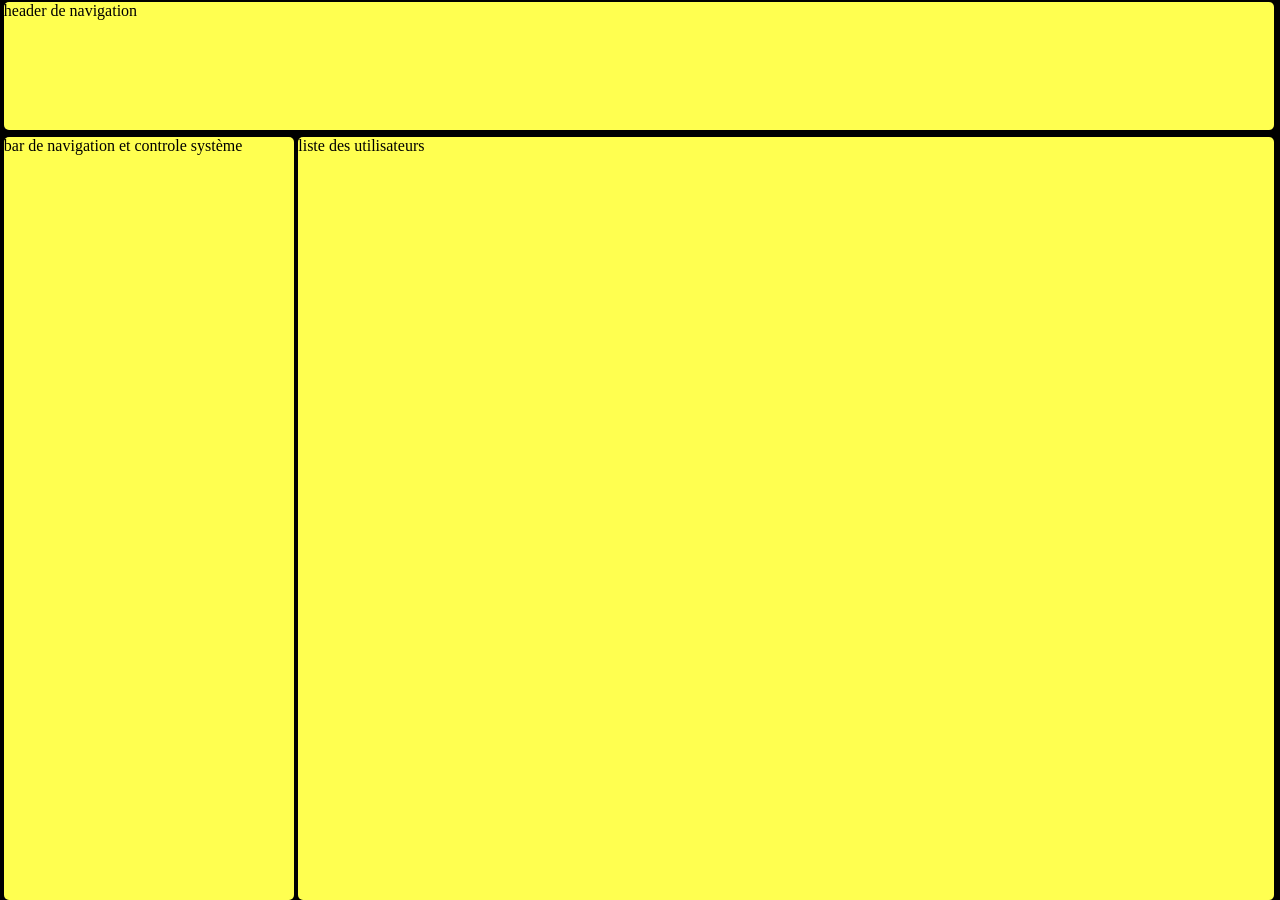
==== admin/admin.html @ 9ae3a4af "first version" ====
<!DOCTYPE html>
<html lang="en">
<head>
    <meta charset="UTF-8">
    <meta name="viewport" content="width=device-width, initial-scale=1.0">
    <title>Document</title>
    <style>
        body{
            background-color: #000;/*fefefe*/
        }
        div{
            background-color: #ffff50;/*fff*/
            border-radius: 5px;
            position: absolute;
        }
        #d1{
            left:0.3%;
            top: 0.2%;
            width: 99.2%;
            height: 14.3%;
        }
        #d2{
            left:0.3%;
            width: 22.7%;
            height: 84.8%;
            bottom: 0px;
        }
        #d3{
            bottom: 0px;
            right: 0.5%;
            height: 84.8%;
            width: 76.2%;

        }

    </style>
</head>
<body>
    <div id="d1">header de navigation</div>
    <div id="d2">bar de navigation et controle système</div>
    <div id="d3">liste des utilisateurs</div>
    </body>
</html>
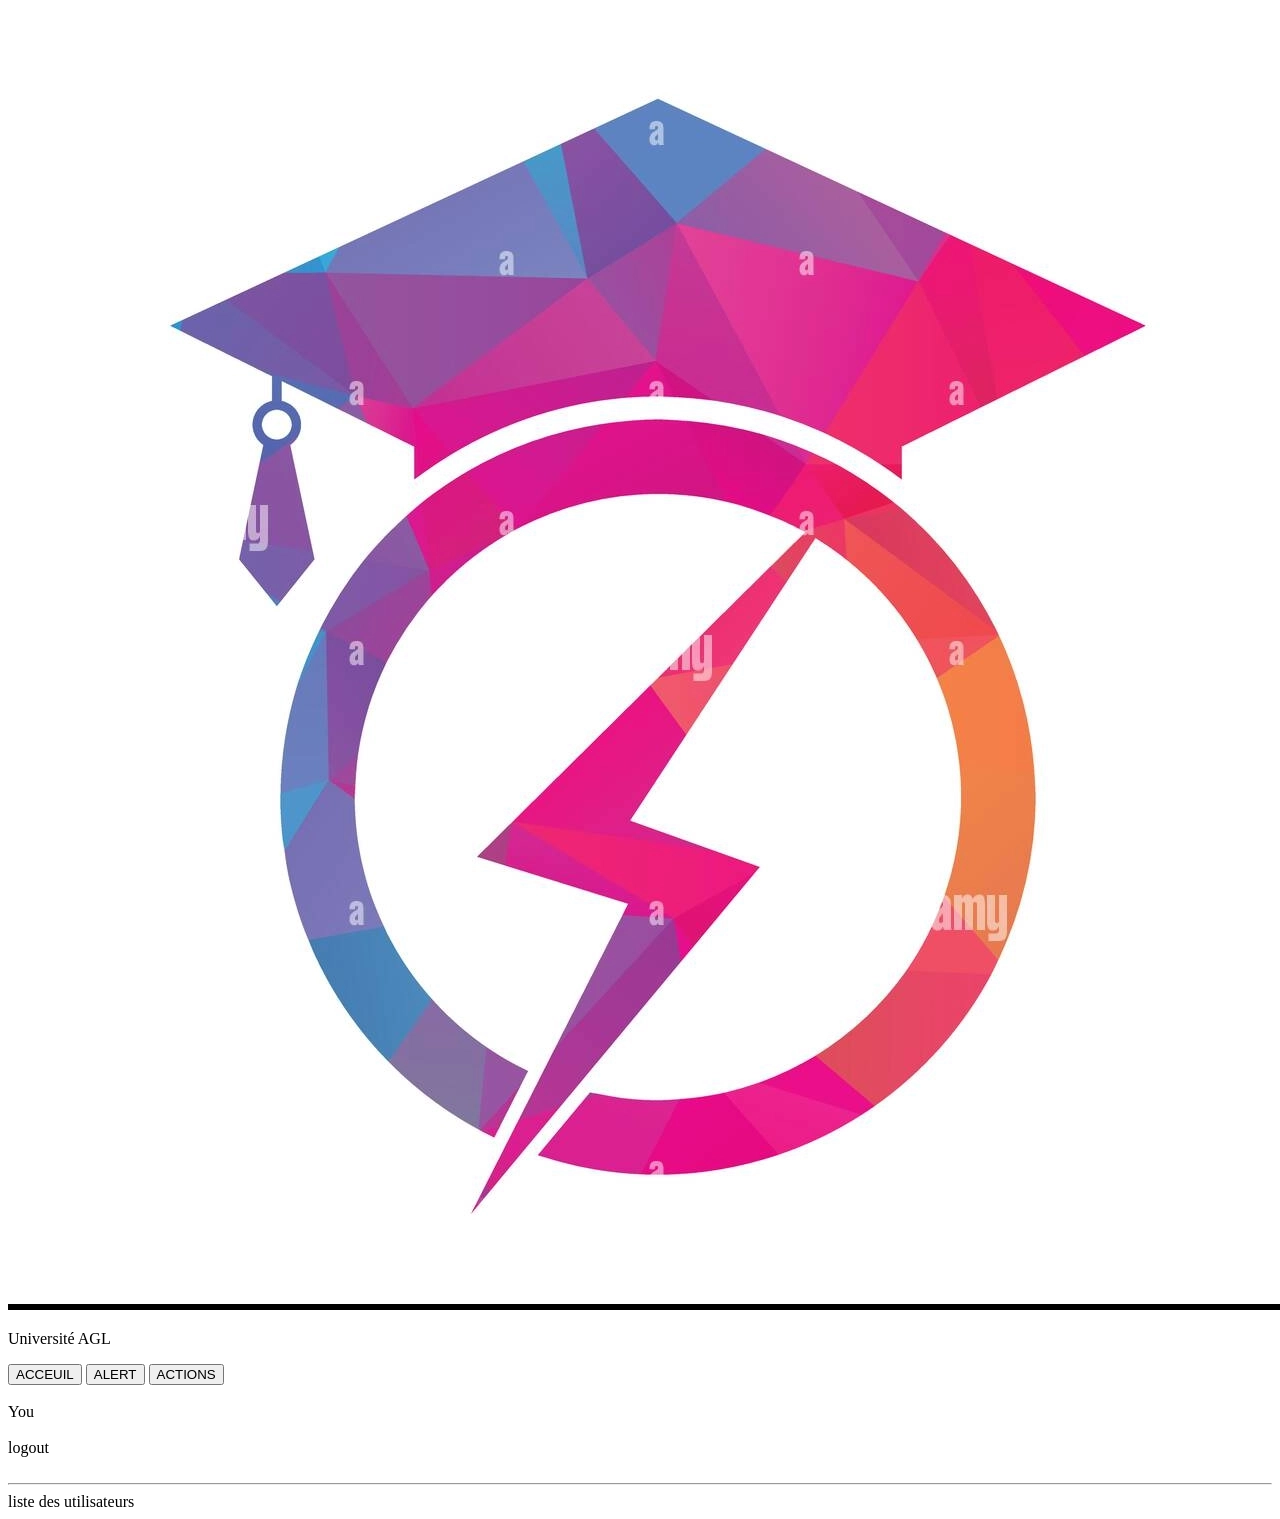
==== commit f77776af: "modif de Oumou" ====
--- a/admin/admin.html
+++ b/admin/admin.html
@@ -4,40 +4,42 @@
     <meta charset="UTF-8">
     <meta name="viewport" content="width=device-width, initial-scale=1.0">
     <title>Document</title>
+    <link rel="stylesheet" href="admin.css">
     <style>
-        body{
-            background-color: #000;/*fefefe*/
-        }
-        div{
-            background-color: #ffff50;/*fff*/
-            border-radius: 5px;
-            position: absolute;
-        }
-        #d1{
-            left:0.3%;
-            top: 0.2%;
-            width: 99.2%;
-            height: 14.3%;
-        }
-        #d2{
-            left:0.3%;
-            width: 22.7%;
-            height: 84.8%;
-            bottom: 0px;
-        }
-        #d3{
-            bottom: 0px;
-            right: 0.5%;
-            height: 84.8%;
-            width: 76.2%;
-
-        }
-
     </style>
 </head>
 <body>
-    <div id="d1">header de navigation</div>
-    <div id="d2">bar de navigation et controle système</div>
+    
+    <MAin>
+    <div id="d1">
+        <bouton><img src="../images/image.png"  alt="logo"></bouton> <br>
+        <p>Université AGL</p>
+        <div>
+        <bouton></bouton>
+        <bouton></bouton>
+        <bouton></bouton>
+        <bouton></bouton>
+         </div>
+        <div>
+             <button>ACCEUIL</button>  
+             <button>ALERT</button>  
+             <button>ACTIONS</button>  
+                
+        </div>
+        
+    </div>
+    <div id="d2">
+        <br>
+        <bouton>You</bouton><br><br>
+        <bouton>logout</bouton><br> <br>
+        <hr>
+    </div>
     <div id="d3">liste des utilisateurs</div>
     </body>
+
+</MAin>
+<FOOter>
+<DIV>
+</DIV>
+</FOOter>
 </html>
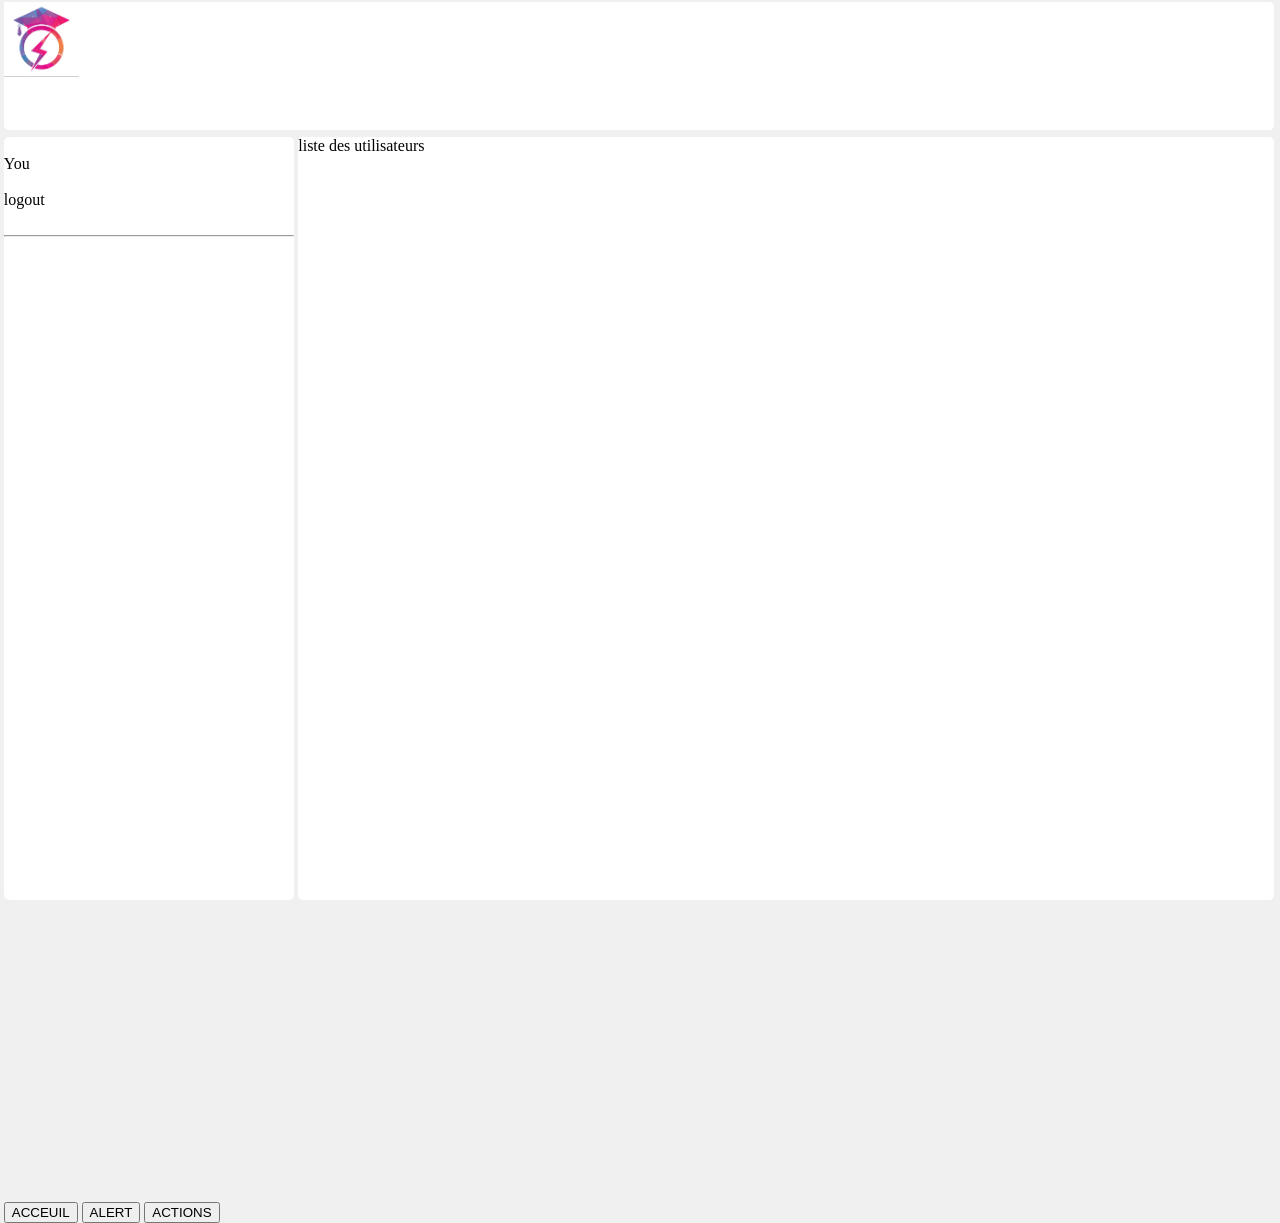
==== commit 87b3ab9d: "sans importence" ====
--- a/admin/admin.html
+++ b/admin/admin.html
@@ -12,20 +12,17 @@
     
     <MAin>
     <div id="d1">
-        <bouton><img src="../images/image.png"  alt="logo"></bouton> <br>
-        <p>Université AGL</p>
-        <div>
-        <bouton></bouton>
-        <bouton></bouton>
-        <bouton></bouton>
-        <bouton></bouton>
-         </div>
-        <div>
-             <button>ACCEUIL</button>  
-             <button>ALERT</button>  
-             <button>ACTIONS</button>  
+        <img src="../images/image.png"  alt="logo"><br>
+        <p>UIE</p>
+
+
+        <nav>
+             <button id="bo-nav">ACCEUIL</button>  
+             <button id="bo-nav">ALERT</button>  
+             <button id="bo-nav">ACTIONS</button>
+        </nav>  
                 
-        </div>
+        
         
     </div>
     <div id="d2">
@@ -39,7 +36,11 @@
 
 </MAin>
 <FOOter>
-<DIV>
-</DIV>
+<ul>
+    <il></il>
+    <il></il>
+    <il></il>
+    <il></il>
+</ul>
 </FOOter>
 </html>
--- a/admin/admin.css
+++ b/admin/admin.css
@@ -0,0 +1,49 @@
+#d1{
+    display: grid;
+    grid-template-rows: repeat(3, 400px);
+}
+.a2{
+    display: grid;
+    padding-right:  50%;
+    padding-left: 50%;
+}
+.a1{
+    display: grid;
+
+}
+img[alt="logo"]{
+    width: 75px; height: 75px;
+}
+
+
+body{
+    background-color: #f0f0f0;/*fefefe*/
+}
+div{
+    background-color: #fff;/*fff*/
+    border-radius: 5px;
+    position: absolute;
+}
+#d1{
+    left:0.3%;
+    top: 0.2%;
+    width: 99.2%;
+    height: 14.3%;
+}
+#d2{
+    left:0.3%;
+    width: 22.7%;
+    height: 84.8%;
+    bottom: 0px;
+}
+#d3{
+    bottom: 0px;
+    right: 0.5%;
+    height: 84.8%;
+    width: 76.2%
+}
+footer{
+    position: absolute;
+    bottom: 0px;
+}
+             
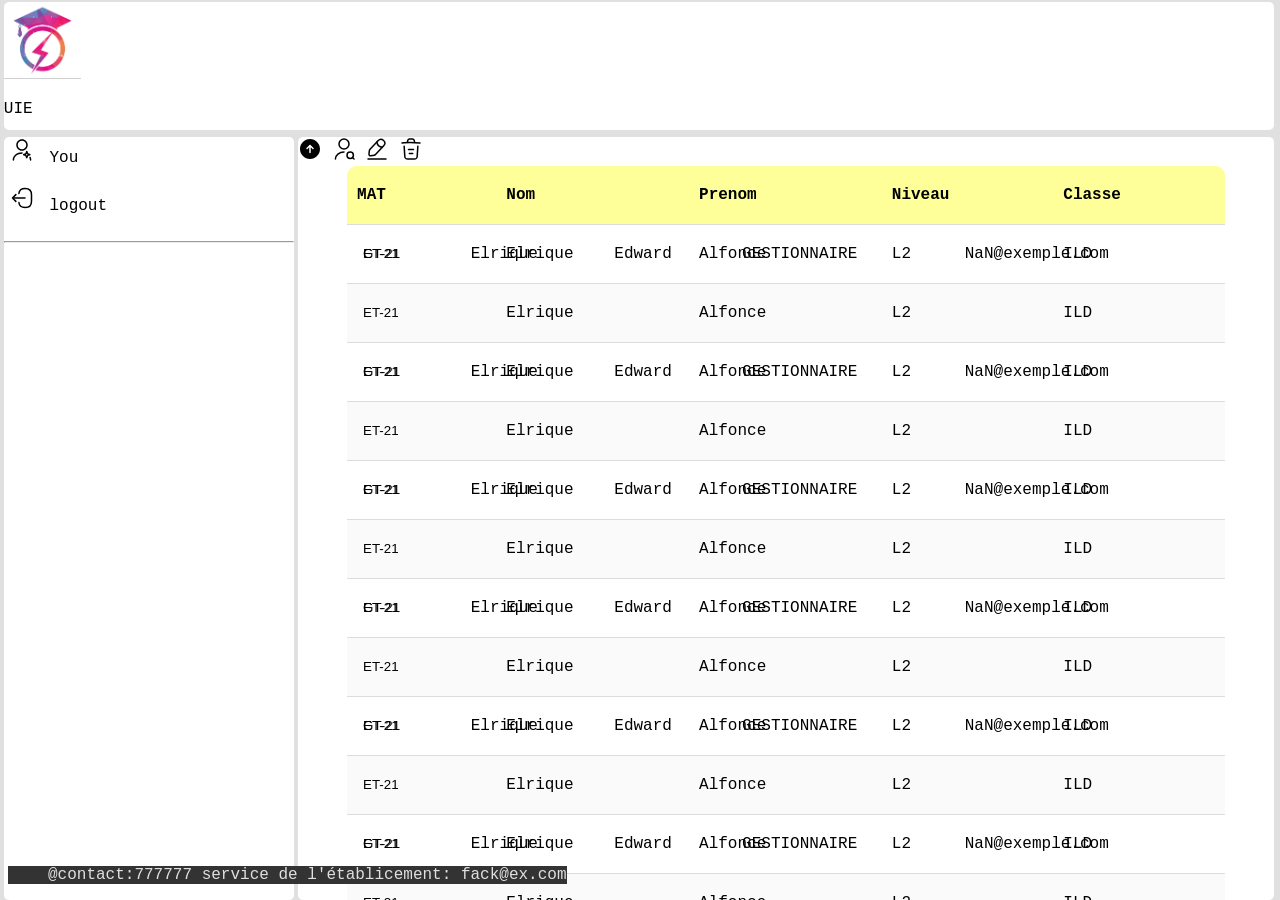
==== commit a5674dfc: "modif front de louis" ====
--- a/admin/admin.html
+++ b/admin/admin.html
@@ -12,33 +12,261 @@
     
     <MAin>
     <div id="d1">
-        <img src="../images/image.png"  alt="logo"><br>
+        <img src="../images/image.png"  alt="logo">
         <p>UIE</p>
 
 
         <nav>
-             <button id="bo-nav">ACCEUIL</button>  
-             <button id="bo-nav">ALERT</button>  
-             <button id="bo-nav">ACTIONS</button>
+             <button class="clear-bt bo-nav">ACCEUIL</button>  
+             <button class="clear-bt bo-nav">ALERT</button>  
+             <button class="clear-bt bo-nav">ACTIONS</button>
         </nav>  
-                
-        
-        
+                 
     </div>
+
+
     <div id="d2">
-        <br>
-        <bouton>You</bouton><br><br>
-        <bouton>logout</bouton><br> <br>
+
+        <button class="clear-bt">
+        <svg width="24" height="24" viewBox="0 0 24 24" fill="#000000" xmlns="http://www.w3.org/2000/svg"><g clip-path="url(#clip0_3280_13046)"><path d="M16.75 20.49C16.34 20.49 15.99 20.21 15.91 19.81L15.66 18.75C15.55 18.26 15.16 17.87 14.67 17.75L13.59 17.5C13.2 17.42 12.92 17.07 12.92 16.66C12.92 16.25 13.2 15.9 13.6 15.82L14.67 15.57C15.16 15.46 15.55 15.07 15.66 14.58L15.91 13.5C15.99 13.11 16.34 12.84 16.75 12.84C17.16 12.84 17.5 13.12 17.59 13.51L17.84 14.58C17.95 15.07 18.34 15.46 18.83 15.58L19.91 15.83C20.3 15.91 20.58 16.26 20.57 16.67C20.57 17.08 20.29 17.42 19.9 17.51L18.82 17.76C18.33 17.87 17.94 18.26 17.82 18.75L17.57 19.83C17.49 20.22 17.14 20.5 16.73 20.5L16.75 20.49ZM15.9 16.66C16.24 16.88 16.54 17.18 16.76 17.52C16.98 17.18 17.28 16.88 17.62 16.66C17.28 16.44 16.98 16.14 16.76 15.8C16.54 16.14 16.24 16.44 15.9 16.66Z" fill="white" style="fill: var(--fillg);"/><path d="M12 12.75C8.83 12.75 6.25 10.17 6.25 7C6.25 3.83 8.83 1.25 12 1.25C15.17 1.25 17.75 3.83 17.75 7C17.75 10.17 15.17 12.75 12 12.75ZM12 2.75C9.66 2.75 7.75 4.66 7.75 7C7.75 9.34 9.66 11.25 12 11.25C14.34 11.25 16.25 9.34 16.25 7C16.25 4.66 14.34 2.75 12 2.75Z" fill="white" style="fill: var(--fillg);"/><path d="M3.40997 22.75C2.99997 22.75 2.65997 22.41 2.65997 22C2.65997 17.73 6.84997 14.25 12 14.25C12.41 14.25 12.75 14.59 12.75 15C12.75 15.41 12.41 15.75 12 15.75C7.67997 15.75 4.15997 18.55 4.15997 22C4.15997 22.41 3.81997 22.75 3.40997 22.75Z" fill="white" style="fill: var(--fillg);"/><path d="M20.59 22.75C20.18 22.75 19.84 22.41 19.84 22C19.84 21.23 19.67 20.47 19.32 19.76C19.14 19.39 19.3 18.94 19.67 18.76C20.05 18.58 20.49 18.74 20.67 19.11C21.11 20.03 21.34 21 21.34 22C21.34 22.41 21 22.75 20.59 22.75Z" fill="white" style="fill: var(--fillg);"/></g><defs><clipPath id="clip0_3280_13046"><rect width="24" height="24" fill="white"/></clipPath></defs>
+        </svg> </button>
+        </svg> <p>You</p><br><br>
+
+
+        <button class="clear-bt">
+        <svg width="24" height="24" viewBox="0 0 24 24" fill="none" xmlns="http://www.w3.org/2000/svg"><path d="M8.8999 7.56023C9.2099 3.96023 11.0599 2.49023 15.1099 2.49023H15.2399C19.7099 2.49023 21.4999 4.28023 21.4999 8.75023V15.2702C21.4999 19.7402 19.7099 21.5302 15.2399 21.5302H15.1099C11.0899 21.5302 9.2399 20.0802 8.9099 16.5402" stroke="#000000" stroke-width="1.5" stroke-linecap="round" stroke-linejoin="round" /><path d="M15.0001 12H3.62012" stroke="#000000" stroke-width="1.5" stroke-linecap="round" stroke-linejoin="round" /><path d="M5.85 8.65039L2.5 12.0004L5.85 15.3504" stroke="#000000" stroke-width="1.5" stroke-linecap="round" stroke-linejoin="round" />
+        </svg> </button>
+
+        <p>logout</p><br> <br>
         <hr>
     </div>
-    <div id="d3">liste des utilisateurs</div>
+    <div id="d3" >
+<svg width="24" height="24" viewBox="0 0 24 24" fill="#000000" xmlns="http://www.w3.org/2000/svg"><path d="M12 2C6.48 2 2 6.48 2 12C2 17.52 6.48 22 12 22C17.52 22 22 17.52 22 12C22 6.48 17.52 2 12 2ZM15.53 12.03C15.38 12.18 15.19 12.25 15 12.25C14.81 12.25 14.62 12.18 14.47 12.03L12.75 10.31V15.5C12.75 15.91 12.41 16.25 12 16.25C11.59 16.25 11.25 15.91 11.25 15.5V10.31L9.53 12.03C9.24 12.32 8.76 12.32 8.47 12.03C8.18 11.74 8.18 11.26 8.47 10.97L11.47 7.97C11.76 7.68 12.24 7.68 12.53 7.97L15.53 10.97C15.82 11.26 15.82 11.74 15.53 12.03Z" fill="white" style="fill: var(--fillg);"/>
+</svg>
+
+<svg width="24" height="24" viewBox="0 0 24 24" fill="none" xmlns="http://www.w3.org/2000/svg"><g clip-path="url(#clip0_3111_32745)"><path d="M12 12C14.7614 12 17 9.76142 17 7C17 4.23858 14.7614 2 12 2C9.23858 2 7 4.23858 7 7C7 9.76142 9.23858 12 12 12Z" stroke="#000000" stroke-width="1.5" stroke-linecap="round" stroke-linejoin="round" /><path d="M3.41016 22C3.41016 18.13 7.26018 15 12.0002 15" stroke="#000000" stroke-width="1.5" stroke-linecap="round" stroke-linejoin="round" /><path d="M18.2 21.4C19.9673 21.4 21.4 19.9673 21.4 18.2C21.4 16.4327 19.9673 15 18.2 15C16.4327 15 15 16.4327 15 18.2C15 19.9673 16.4327 21.4 18.2 21.4Z" stroke="#000000" stroke-width="1.5" stroke-linecap="round" stroke-linejoin="round" /><path d="M22 22L21 21" stroke="#000000" stroke-width="1.5" stroke-linecap="round" stroke-linejoin="round" /></g><defs><clipPath id="clip0_3111_32745"><rect width="24" height="24" fill="white"/></clipPath></defs>
+</svg>
+
+
+<svg width="24" height="24" viewBox="0 0 24 24" fill="none" xmlns="http://www.w3.org/2000/svg"><g clip-path="url(#clip0_4418_9717)"><path d="M13.26 3.59924L5.04997 12.2892C4.73997 12.6192 4.43997 13.2692 4.37997 13.7192L4.00997 16.9592C3.87997 18.1292 4.71997 18.9292 5.87997 18.7292L9.09997 18.1792C9.54997 18.0992 10.18 17.7692 10.49 17.4292L18.7 8.73924C20.12 7.23924 20.76 5.52924 18.55 3.43924C16.35 1.36924 14.68 2.09924 13.26 3.59924Z" stroke="#000000" stroke-width="1.5" stroke-miterlimit="10" stroke-linecap="round" stroke-linejoin="round" /><path d="M11.89 5.05078C12.32 7.81078 14.56 9.92078 17.34 10.2008" stroke="#000000" stroke-width="1.5" stroke-miterlimit="10" stroke-linecap="round" stroke-linejoin="round" /><path d="M3 22H21" stroke="#000000" stroke-width="1.5" stroke-miterlimit="10" stroke-linecap="round" stroke-linejoin="round" /></g><defs><clipPath id="clip0_4418_9717"><rect width="24" height="24" fill="white"/></clipPath></defs>
+</svg>
+
+
+<svg width="24" height="24" viewBox="0 0 24 24" fill="none" xmlns="http://www.w3.org/2000/svg"><g clip-path="url(#clip0_4418_9808)"><path d="M21 5.98047C17.67 5.65047 14.32 5.48047 10.98 5.48047C9 5.48047 7.02 5.58047 5.04 5.78047L3 5.98047" stroke="#000000" stroke-width="1.5" stroke-linecap="round" stroke-linejoin="round" /><path d="M8.5 4.97L8.72 3.66C8.88 2.71 9 2 10.69 2H13.31C15 2 15.13 2.75 15.28 3.67L15.5 4.97" stroke="#000000" stroke-width="1.5" stroke-linecap="round" stroke-linejoin="round" /><path d="M18.85 9.14062L18.2 19.2106C18.09 20.7806 18 22.0006 15.21 22.0006H8.79002C6.00002 22.0006 5.91002 20.7806 5.80002 19.2106L5.15002 9.14062" stroke="#000000" stroke-width="1.5" stroke-linecap="round" stroke-linejoin="round" /><path d="M10.33 16.5H13.66" stroke="#000000" stroke-width="1.5" stroke-linecap="round" stroke-linejoin="round" /><path d="M9.5 12.5H14.5" stroke="#000000" stroke-width="1.5" stroke-linecap="round" stroke-linejoin="round" /></g><defs><clipPath id="clip0_4418_9808"><rect width="24" height="24" fill="white"/></clipPath></defs>
+</svg>
+
+<table>
+    <thead>
+        <th>MAT</th>
+        <th>Nom</th>
+        <th>Prenom</th>
+        <th>Pst</th>
+        <th>email</th>
+    </thead>
+    <tbody>
+        <tr>
+            <td><button class="clear-bt">GT-21</button></td>
+            <td>Elrique</td>
+            <td>Edward</td>
+            <td>GESTIONNAIRE</td>
+            <td>NaN@exemple.com</td>
+        </tr>
+        <tr>
+            <td><button class="clear-bt">GT-21</button></td>
+            <td>Elrique</td>
+            <td>Edward</td>
+            <td>GESTIONNAIRE</td>
+            <td>NaN@exemple.com</td>
+        </tr>
+        <tr>
+            <td><button class="clear-bt">GT-21</button></td>
+            <td>Elrique</td>
+            <td>Edward</td>
+            <td>GESTIONNAIRE</td>
+            <td>NaN@exemple.com</td>
+        </tr>
+        <tr>
+            <td><button class="clear-bt">GT-21</button></td>
+            <td>Elrique</td>
+            <td>Edward</td>
+            <td>GESTIONNAIRE</td>
+            <td>NaN@exemple.com</td>
+        </tr>
+        <tr>
+            <td><button class="clear-bt">GT-21</button></td>
+            <td>Elrique</td>
+            <td>Edward</td>
+            <td>GESTIONNAIRE</td>
+            <td>NaN@exemple.com</td>
+        </tr>
+        <tr>
+            <td><button class="clear-bt">GT-21</button></td>
+            <td>Elrique</td>
+            <td>Edward</td>
+            <td>GESTIONNAIRE</td>
+            <td>NaN@exemple.com</td>
+        </tr>
+        <tr>
+            <td><button class="clear-bt">GT-21</button></td>
+            <td>Elrique</td>
+            <td>Edward</td>
+            <td>GESTIONNAIRE</td>
+            <td>NaN@exemple.com</td>
+        </tr>
+        <tr>
+            <td><button class="clear-bt">GT-21</button></td>
+            <td>Elrique</td>
+            <td>Edward</td>
+            <td>GESTIONNAIRE</td>
+            <td>NaN@exemple.com</td>
+        </tr>
+        <tr>
+            <td><button class="clear-bt">GT-21</button></td>
+            <td>Elrique</td>
+            <td>Edward</td>
+            <td>GESTIONNAIRE</td>
+            <td>NaN@exemple.com</td>
+        </tr>
+        <tr>
+            <td><button class="clear-bt">GT-21</button></td>
+            <td>Elrique</td>
+            <td>Edward</td>
+            <td>GESTIONNAIRE</td>
+            <td>NaN@exemple.com</td>
+        </tr>
+        <tr>
+            <td><button class="clear-bt">GT-21</button></td>
+            <td>Elrique</td>
+            <td>Edward</td>
+            <td>GESTIONNAIRE</td>
+            <td>NaN@exemple.com</td>
+        </tr>
+        <tr>
+            <td><button class="clear-bt">GT-21</button></td>
+            <td>Elrique</td>
+            <td>Edward</td>
+            <td>GESTIONNAIRE</td>
+            <td>NaN@exemple.com</td>
+        </tr>
+        <tr>
+            <td><button class="clear-bt">GT-21</button></td>
+            <td>Elrique</td>
+            <td>Edward</td>
+            <td>GESTIONNAIRE</td>
+            <td>NaN@exemple.com</td>
+        </tr>
+    </tbody>
+</table>
+
+
+<table>
+    <thead></thead>
+
+        <th>MAT</th>
+        <th>Nom</th>
+        <th>Prenom</th>
+        <th>Niveau</th>
+        <th>Classe</th>
+
+    <tbody>
+
+        <tr>
+            <td><button class="clear-bt">ET-21</button></td>
+            <td>Elrique</td>
+            <td>Alfonce</td>
+            <td>L2</td>
+            <td>ILD</td>
+        </tr>
+        <tr>
+            <td><button class="clear-bt">ET-21</button></td>
+            <td>Elrique</td>
+            <td>Alfonce</td>
+            <td>L2</td>
+            <td>ILD</td>
+        </tr>
+        <tr>
+            <td><button class="clear-bt">ET-21</button></td>
+            <td>Elrique</td>
+            <td>Alfonce</td>
+            <td>L2</td>
+            <td>ILD</td>
+        </tr>
+        <tr>
+            <td><button class="clear-bt">ET-21</button></td>
+            <td>Elrique</td>
+            <td>Alfonce</td>
+            <td>L2</td>
+            <td>ILD</td>
+        </tr>
+        <tr>
+            <td><button class="clear-bt">ET-21</button></td>
+            <td>Elrique</td>
+            <td>Alfonce</td>
+            <td>L2</td>
+            <td>ILD</td>
+        </tr>
+        <tr>
+            <td><button class="clear-bt">ET-21</button></td>
+            <td>Elrique</td>
+            <td>Alfonce</td>
+            <td>L2</td>
+            <td>ILD</td>
+        </tr>
+        <tr>
+            <td><button class="clear-bt">ET-21</button></td>
+            <td>Elrique</td>
+            <td>Alfonce</td>
+            <td>L2</td>
+            <td>ILD</td>
+        </tr>
+        <tr>
+            <td><button class="clear-bt">ET-21</button></td>
+            <td>Elrique</td>
+            <td>Alfonce</td>
+            <td>L2</td>
+            <td>ILD</td>
+        </tr>
+        <tr>
+            <td><button class="clear-bt">ET-21</button></td>
+            <td>Elrique</td>
+            <td>Alfonce</td>
+            <td>L2</td>
+            <td>ILD</td>
+        </tr>
+        <tr>
+            <td><button class="clear-bt">ET-21</button></td>
+            <td>Elrique</td>
+            <td>Alfonce</td>
+            <td>L2</td>
+            <td>ILD</td>
+        </tr>
+        <tr>
+            <td><button class="clear-bt">ET-21</button></td>
+            <td>Elrique</td>
+            <td>Alfonce</td>
+            <td>L2</td>
+            <td>ILD</td>
+        </tr>
+        <tr>
+            <td><button class="clear-bt">ET-21</button></td>
+            <td>Elrique</td>
+            <td>Alfonce</td>
+            <td>L2</td>
+            <td>ILD</td>
+        </tr>
+
+    </tbody>
+</table>
+
+
+</div>
     </body>
 
 </MAin>
 <FOOter>
 <ul>
-    <il></il>
-    <il></il>
+    <il>@contact:777777</il>
+    <il>service de l'établicement: fack@ex.com</il>
     <il></il>
     <il></il>
 </ul>
--- a/admin/admin.css
+++ b/admin/admin.css
@@ -1,29 +1,30 @@
-#d1{
-    display: grid;
-    grid-template-rows: repeat(3, 400px);
+:root{
+    --std-color:#fff;
 }
-.a2{
-    display: grid;
-    padding-right:  50%;
-    padding-left: 50%;
+
+body{
+    font-family:'Courier New', Courier, monospace;
+    background-color: #e0e0e0;
 }
-.a1{
-    display: grid;
 
-}
 img[alt="logo"]{
-    width: 75px; height: 75px;
+    width: auto; height: 60%;
 }
 
 
-body{
-    background-color: #f0f0f0;/*fefefe*/
-}
-div{
-    background-color: #fff;/*fff*/
+#d1,#d2,#d3{
+    background-color: var(--std-color);
     border-radius: 5px;
     position: absolute;
+    overflow-x: auto;
 }
+
+.clear-bt{
+    border: none;
+    background-color: transparent;
+}
+
+
 #d1{
     left:0.3%;
     top: 0.2%;
@@ -46,4 +47,36 @@
     position: absolute;
     bottom: 0px;
 }
-             +#d2>p{
+    display: inline;
+}
+
+ul{
+    background-color: #333;
+    color: #e0e0e0;
+}
+
+
+table{
+    width: 90%; height: 70%;
+    position: absolute;
+    right: 5%;
+    border-radius: 10px;
+    table-layout:auto;
+
+    border-collapse: collapse;
+    border-radius: 10px;
+    overflow: hidden;
+}
+th,td{
+    padding: 20px 10px;
+    text-align: left;
+    border-bottom: 1px solid #ddd;
+}
+th{
+    background-color: #ffff99;
+}
+
+tr:nth-child(even){
+    background-color: #fafafa;
+}
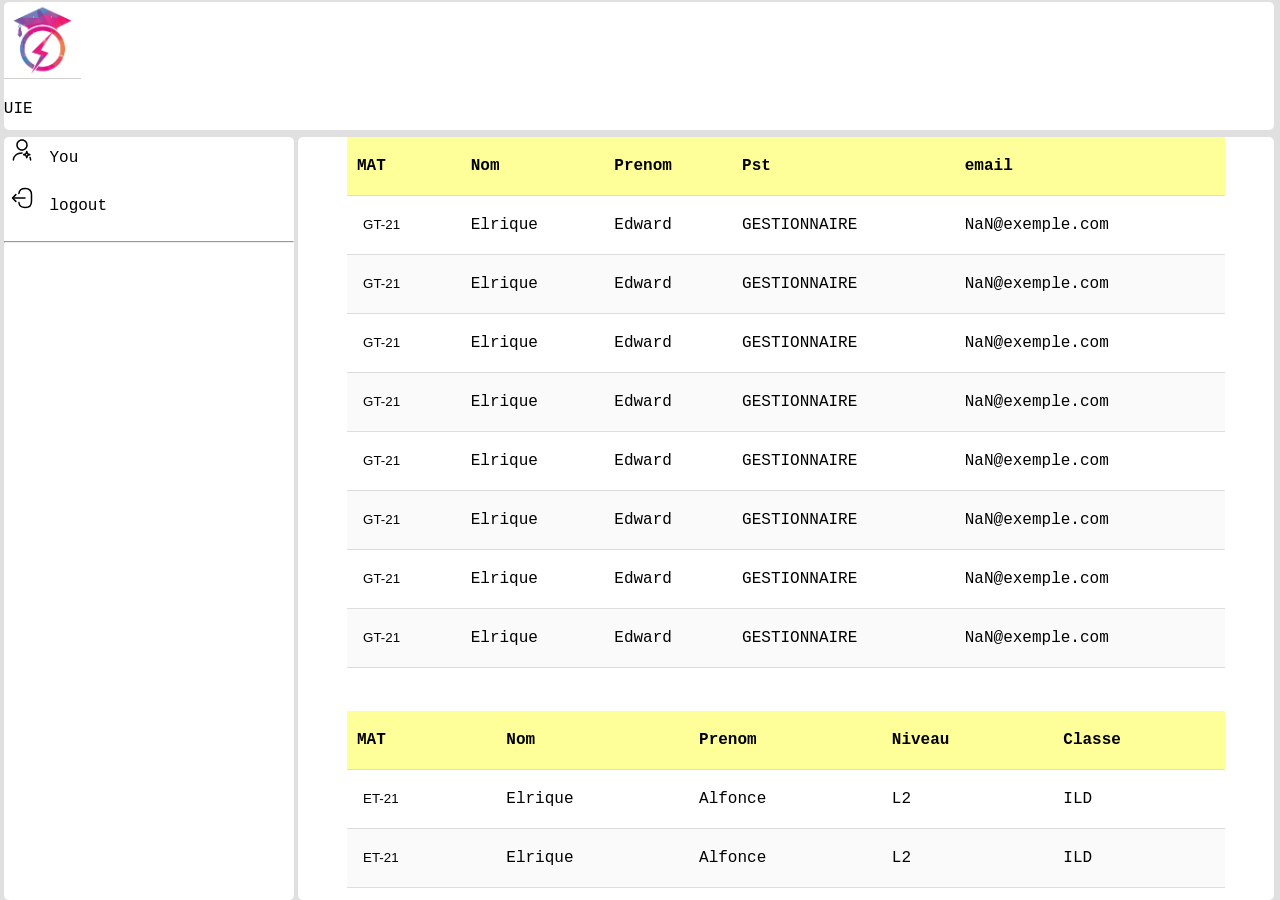
==== commit 07143efb: "Les tableaux sont prèts maintenent" ====
--- a/admin/admin.html
+++ b/admin/admin.html
@@ -41,223 +41,213 @@
         <hr>
     </div>
     <div id="d3" >
-<svg width="24" height="24" viewBox="0 0 24 24" fill="#000000" xmlns="http://www.w3.org/2000/svg"><path d="M12 2C6.48 2 2 6.48 2 12C2 17.52 6.48 22 12 22C17.52 22 22 17.52 22 12C22 6.48 17.52 2 12 2ZM15.53 12.03C15.38 12.18 15.19 12.25 15 12.25C14.81 12.25 14.62 12.18 14.47 12.03L12.75 10.31V15.5C12.75 15.91 12.41 16.25 12 16.25C11.59 16.25 11.25 15.91 11.25 15.5V10.31L9.53 12.03C9.24 12.32 8.76 12.32 8.47 12.03C8.18 11.74 8.18 11.26 8.47 10.97L11.47 7.97C11.76 7.68 12.24 7.68 12.53 7.97L15.53 10.97C15.82 11.26 15.82 11.74 15.53 12.03Z" fill="white" style="fill: var(--fillg);"/>
-</svg>
-
-<svg width="24" height="24" viewBox="0 0 24 24" fill="none" xmlns="http://www.w3.org/2000/svg"><g clip-path="url(#clip0_3111_32745)"><path d="M12 12C14.7614 12 17 9.76142 17 7C17 4.23858 14.7614 2 12 2C9.23858 2 7 4.23858 7 7C7 9.76142 9.23858 12 12 12Z" stroke="#000000" stroke-width="1.5" stroke-linecap="round" stroke-linejoin="round" /><path d="M3.41016 22C3.41016 18.13 7.26018 15 12.0002 15" stroke="#000000" stroke-width="1.5" stroke-linecap="round" stroke-linejoin="round" /><path d="M18.2 21.4C19.9673 21.4 21.4 19.9673 21.4 18.2C21.4 16.4327 19.9673 15 18.2 15C16.4327 15 15 16.4327 15 18.2C15 19.9673 16.4327 21.4 18.2 21.4Z" stroke="#000000" stroke-width="1.5" stroke-linecap="round" stroke-linejoin="round" /><path d="M22 22L21 21" stroke="#000000" stroke-width="1.5" stroke-linecap="round" stroke-linejoin="round" /></g><defs><clipPath id="clip0_3111_32745"><rect width="24" height="24" fill="white"/></clipPath></defs>
-</svg>
-
-
-<svg width="24" height="24" viewBox="0 0 24 24" fill="none" xmlns="http://www.w3.org/2000/svg"><g clip-path="url(#clip0_4418_9717)"><path d="M13.26 3.59924L5.04997 12.2892C4.73997 12.6192 4.43997 13.2692 4.37997 13.7192L4.00997 16.9592C3.87997 18.1292 4.71997 18.9292 5.87997 18.7292L9.09997 18.1792C9.54997 18.0992 10.18 17.7692 10.49 17.4292L18.7 8.73924C20.12 7.23924 20.76 5.52924 18.55 3.43924C16.35 1.36924 14.68 2.09924 13.26 3.59924Z" stroke="#000000" stroke-width="1.5" stroke-miterlimit="10" stroke-linecap="round" stroke-linejoin="round" /><path d="M11.89 5.05078C12.32 7.81078 14.56 9.92078 17.34 10.2008" stroke="#000000" stroke-width="1.5" stroke-miterlimit="10" stroke-linecap="round" stroke-linejoin="round" /><path d="M3 22H21" stroke="#000000" stroke-width="1.5" stroke-miterlimit="10" stroke-linecap="round" stroke-linejoin="round" /></g><defs><clipPath id="clip0_4418_9717"><rect width="24" height="24" fill="white"/></clipPath></defs>
-</svg>
-
-
-<svg width="24" height="24" viewBox="0 0 24 24" fill="none" xmlns="http://www.w3.org/2000/svg"><g clip-path="url(#clip0_4418_9808)"><path d="M21 5.98047C17.67 5.65047 14.32 5.48047 10.98 5.48047C9 5.48047 7.02 5.58047 5.04 5.78047L3 5.98047" stroke="#000000" stroke-width="1.5" stroke-linecap="round" stroke-linejoin="round" /><path d="M8.5 4.97L8.72 3.66C8.88 2.71 9 2 10.69 2H13.31C15 2 15.13 2.75 15.28 3.67L15.5 4.97" stroke="#000000" stroke-width="1.5" stroke-linecap="round" stroke-linejoin="round" /><path d="M18.85 9.14062L18.2 19.2106C18.09 20.7806 18 22.0006 15.21 22.0006H8.79002C6.00002 22.0006 5.91002 20.7806 5.80002 19.2106L5.15002 9.14062" stroke="#000000" stroke-width="1.5" stroke-linecap="round" stroke-linejoin="round" /><path d="M10.33 16.5H13.66" stroke="#000000" stroke-width="1.5" stroke-linecap="round" stroke-linejoin="round" /><path d="M9.5 12.5H14.5" stroke="#000000" stroke-width="1.5" stroke-linecap="round" stroke-linejoin="round" /></g><defs><clipPath id="clip0_4418_9808"><rect width="24" height="24" fill="white"/></clipPath></defs>
-</svg>
-
-<table>
-    <thead>
-        <th>MAT</th>
-        <th>Nom</th>
-        <th>Prenom</th>
-        <th>Pst</th>
-        <th>email</th>
-    </thead>
-    <tbody>
-        <tr>
-            <td><button class="clear-bt">GT-21</button></td>
-            <td>Elrique</td>
-            <td>Edward</td>
-            <td>GESTIONNAIRE</td>
-            <td>NaN@exemple.com</td>
-        </tr>
-        <tr>
-            <td><button class="clear-bt">GT-21</button></td>
-            <td>Elrique</td>
-            <td>Edward</td>
-            <td>GESTIONNAIRE</td>
-            <td>NaN@exemple.com</td>
-        </tr>
-        <tr>
-            <td><button class="clear-bt">GT-21</button></td>
-            <td>Elrique</td>
-            <td>Edward</td>
-            <td>GESTIONNAIRE</td>
-            <td>NaN@exemple.com</td>
-        </tr>
-        <tr>
-            <td><button class="clear-bt">GT-21</button></td>
-            <td>Elrique</td>
-            <td>Edward</td>
-            <td>GESTIONNAIRE</td>
-            <td>NaN@exemple.com</td>
-        </tr>
-        <tr>
-            <td><button class="clear-bt">GT-21</button></td>
-            <td>Elrique</td>
-            <td>Edward</td>
-            <td>GESTIONNAIRE</td>
-            <td>NaN@exemple.com</td>
-        </tr>
-        <tr>
-            <td><button class="clear-bt">GT-21</button></td>
-            <td>Elrique</td>
-            <td>Edward</td>
-            <td>GESTIONNAIRE</td>
-            <td>NaN@exemple.com</td>
-        </tr>
-        <tr>
-            <td><button class="clear-bt">GT-21</button></td>
-            <td>Elrique</td>
-            <td>Edward</td>
-            <td>GESTIONNAIRE</td>
-            <td>NaN@exemple.com</td>
-        </tr>
-        <tr>
-            <td><button class="clear-bt">GT-21</button></td>
-            <td>Elrique</td>
-            <td>Edward</td>
-            <td>GESTIONNAIRE</td>
-            <td>NaN@exemple.com</td>
-        </tr>
-        <tr>
-            <td><button class="clear-bt">GT-21</button></td>
-            <td>Elrique</td>
-            <td>Edward</td>
-            <td>GESTIONNAIRE</td>
-            <td>NaN@exemple.com</td>
-        </tr>
-        <tr>
-            <td><button class="clear-bt">GT-21</button></td>
-            <td>Elrique</td>
-            <td>Edward</td>
-            <td>GESTIONNAIRE</td>
-            <td>NaN@exemple.com</td>
-        </tr>
-        <tr>
-            <td><button class="clear-bt">GT-21</button></td>
-            <td>Elrique</td>
-            <td>Edward</td>
-            <td>GESTIONNAIRE</td>
-            <td>NaN@exemple.com</td>
-        </tr>
-        <tr>
-            <td><button class="clear-bt">GT-21</button></td>
-            <td>Elrique</td>
-            <td>Edward</td>
-            <td>GESTIONNAIRE</td>
-            <td>NaN@exemple.com</td>
-        </tr>
-        <tr>
-            <td><button class="clear-bt">GT-21</button></td>
-            <td>Elrique</td>
-            <td>Edward</td>
-            <td>GESTIONNAIRE</td>
-            <td>NaN@exemple.com</td>
-        </tr>
-    </tbody>
-</table>
-
-
-<table>
-    <thead></thead>
-
-        <th>MAT</th>
-        <th>Nom</th>
-        <th>Prenom</th>
-        <th>Niveau</th>
-        <th>Classe</th>
-
-    <tbody>
-
-        <tr>
-            <td><button class="clear-bt">ET-21</button></td>
-            <td>Elrique</td>
-            <td>Alfonce</td>
-            <td>L2</td>
-            <td>ILD</td>
-        </tr>
-        <tr>
-            <td><button class="clear-bt">ET-21</button></td>
-            <td>Elrique</td>
-            <td>Alfonce</td>
-            <td>L2</td>
-            <td>ILD</td>
-        </tr>
-        <tr>
-            <td><button class="clear-bt">ET-21</button></td>
-            <td>Elrique</td>
-            <td>Alfonce</td>
-            <td>L2</td>
-            <td>ILD</td>
-        </tr>
-        <tr>
-            <td><button class="clear-bt">ET-21</button></td>
-            <td>Elrique</td>
-            <td>Alfonce</td>
-            <td>L2</td>
-            <td>ILD</td>
-        </tr>
-        <tr>
-            <td><button class="clear-bt">ET-21</button></td>
-            <td>Elrique</td>
-            <td>Alfonce</td>
-            <td>L2</td>
-            <td>ILD</td>
-        </tr>
-        <tr>
-            <td><button class="clear-bt">ET-21</button></td>
-            <td>Elrique</td>
-            <td>Alfonce</td>
-            <td>L2</td>
-            <td>ILD</td>
-        </tr>
-        <tr>
-            <td><button class="clear-bt">ET-21</button></td>
-            <td>Elrique</td>
-            <td>Alfonce</td>
-            <td>L2</td>
-            <td>ILD</td>
-        </tr>
-        <tr>
-            <td><button class="clear-bt">ET-21</button></td>
-            <td>Elrique</td>
-            <td>Alfonce</td>
-            <td>L2</td>
-            <td>ILD</td>
-        </tr>
-        <tr>
-            <td><button class="clear-bt">ET-21</button></td>
-            <td>Elrique</td>
-            <td>Alfonce</td>
-            <td>L2</td>
-            <td>ILD</td>
-        </tr>
-        <tr>
-            <td><button class="clear-bt">ET-21</button></td>
-            <td>Elrique</td>
-            <td>Alfonce</td>
-            <td>L2</td>
-            <td>ILD</td>
-        </tr>
-        <tr>
-            <td><button class="clear-bt">ET-21</button></td>
-            <td>Elrique</td>
-            <td>Alfonce</td>
-            <td>L2</td>
-            <td>ILD</td>
-        </tr>
-        <tr>
-            <td><button class="clear-bt">ET-21</button></td>
-            <td>Elrique</td>
-            <td>Alfonce</td>
-            <td>L2</td>
-            <td>ILD</td>
-        </tr>
-
-    </tbody>
-</table>
-
+        <div>
+            <table>
+                <thead>
+                    <th>MAT</th>
+                    <th>Nom</th>
+                    <th>Prenom</th>
+                    <th>Pst</th>
+                    <th>email</th>
+                </thead>
+                <tbody>
+                    <tr>
+                        <td><button class="clear-bt">GT-21</button></td>
+                        <td>Elrique</td>
+                        <td>Edward</td>
+                        <td>GESTIONNAIRE</td>
+                        <td>NaN@exemple.com</td>
+                    </tr>
+                    <tr>
+                        <td><button class="clear-bt">GT-21</button></td>
+                        <td>Elrique</td>
+                        <td>Edward</td>
+                        <td>GESTIONNAIRE</td>
+                        <td>NaN@exemple.com</td>
+                    </tr>
+                    <tr>
+                        <td><button class="clear-bt">GT-21</button></td>
+                        <td>Elrique</td>
+                        <td>Edward</td>
+                        <td>GESTIONNAIRE</td>
+                        <td>NaN@exemple.com</td>
+                    </tr>
+                    <tr>
+                        <td><button class="clear-bt">GT-21</button></td>
+                        <td>Elrique</td>
+                        <td>Edward</td>
+                        <td>GESTIONNAIRE</td>
+                        <td>NaN@exemple.com</td>
+                    </tr>
+                    <tr>
+                        <td><button class="clear-bt">GT-21</button></td>
+                        <td>Elrique</td>
+                        <td>Edward</td>
+                        <td>GESTIONNAIRE</td>
+                        <td>NaN@exemple.com</td>
+                    </tr>
+                    <tr>
+                        <td><button class="clear-bt">GT-21</button></td>
+                        <td>Elrique</td>
+                        <td>Edward</td>
+                        <td>GESTIONNAIRE</td>
+                        <td>NaN@exemple.com</td>
+                    </tr>
+                    <tr>
+                        <td><button class="clear-bt">GT-21</button></td>
+                        <td>Elrique</td>
+                        <td>Edward</td>
+                        <td>GESTIONNAIRE</td>
+                        <td>NaN@exemple.com</td>
+                    </tr>
+                    <tr>
+                        <td><button class="clear-bt">GT-21</button></td>
+                        <td>Elrique</td>
+                        <td>Edward</td>
+                        <td>GESTIONNAIRE</td>
+                        <td>NaN@exemple.com</td>
+                    </tr>
+                    <tr>
+                        <td><button class="clear-bt">GT-21</button></td>
+                        <td>Elrique</td>
+                        <td>Edward</td>
+                        <td>GESTIONNAIRE</td>
+                        <td>NaN@exemple.com</td>
+                    </tr>
+                    <tr>
+                        <td><button class="clear-bt">GT-21</button></td>
+                        <td>Elrique</td>
+                        <td>Edward</td>
+                        <td>GESTIONNAIRE</td>
+                        <td>NaN@exemple.com</td>
+                    </tr>
+                    <tr>
+                        <td><button class="clear-bt">GT-21</button></td>
+                        <td>Elrique</td>
+                        <td>Edward</td>
+                        <td>GESTIONNAIRE</td>
+                        <td>NaN@exemple.com</td>
+                    </tr>
+                    <tr>
+                        <td><button class="clear-bt">GT-21</button></td>
+                        <td>Elrique</td>
+                        <td>Edward</td>
+                        <td>GESTIONNAIRE</td>
+                        <td>NaN@exemple.com</td>
+                    </tr>
+                    <tr>
+                        <td><button class="clear-bt">GT-21</button></td>
+                        <td>Elrique</td>
+                        <td>Edward</td>
+                        <td>GESTIONNAIRE</td>
+                        <td>NaN@exemple.com</td>
+                    </tr>
+                </tbody>
+            </table>
+        </div>
+
+
+        <div>
+            <table>
+                <thead></thead>
+
+                    <th>MAT</th>
+                    <th>Nom</th>
+                    <th>Prenom</th>
+                    <th>Niveau</th>
+                    <th>Classe</th>
+
+                <tbody>
+
+                    <tr>
+                        <td><button class="clear-bt">ET-21</button></td>
+                        <td>Elrique</td>
+                        <td>Alfonce</td>
+                        <td>L2</td>
+                        <td>ILD</td>
+                    </tr>
+                    <tr>
+                        <td><button class="clear-bt">ET-21</button></td>
+                        <td>Elrique</td>
+                        <td>Alfonce</td>
+                        <td>L2</td>
+                        <td>ILD</td>
+                    </tr>
+                    <tr>
+                        <td><button class="clear-bt">ET-21</button></td>
+                        <td>Elrique</td>
+                        <td>Alfonce</td>
+                        <td>L2</td>
+                        <td>ILD</td>
+                    </tr>
+                    <tr>
+                        <td><button class="clear-bt">ET-21</button></td>
+                        <td>Elrique</td>
+                        <td>Alfonce</td>
+                        <td>L2</td>
+                        <td>ILD</td>
+                    </tr>
+                    <tr>
+                        <td><button class="clear-bt">ET-21</button></td>
+                        <td>Elrique</td>
+                        <td>Alfonce</td>
+                        <td>L2</td>
+                        <td>ILD</td>
+                    </tr>
+                    <tr>
+                        <td><button class="clear-bt">ET-21</button></td>
+                        <td>Elrique</td>
+                        <td>Alfonce</td>
+                        <td>L2</td>
+                        <td>ILD</td>
+                    </tr>
+                    <tr>
+                        <td><button class="clear-bt">ET-21</button></td>
+                        <td>Elrique</td>
+                        <td>Alfonce</td>
+                        <td>L2</td>
+                        <td>ILD</td>
+                    </tr>
+                    <tr>
+                        <td><button class="clear-bt">ET-21</button></td>
+                        <td>Elrique</td>
+                        <td>Alfonce</td>
+                        <td>L2</td>
+                        <td>ILD</td>
+                    </tr>
+                    <tr>
+                        <td><button class="clear-bt">ET-21</button></td>
+                        <td>Elrique</td>
+                        <td>Alfonce</td>
+                        <td>L2</td>
+                        <td>ILD</td>
+                    </tr>
+                    <tr>
+                        <td><button class="clear-bt">ET-21</button></td>
+                        <td>Elrique</td>
+                        <td>Alfonce</td>
+                        <td>L2</td>
+                        <td>ILD</td>
+                    </tr>
+                    <tr>
+                        <td><button class="clear-bt">ET-21</button></td>
+                        <td>Elrique</td>
+                        <td>Alfonce</td>
+                        <td>L2</td>
+                        <td>ILD</td>
+                    </tr>
+                    <tr>
+                        <td><button class="clear-bt">ET-21</button></td>
+                        <td>Elrique</td>
+                        <td>Alfonce</td>
+                        <td>L2</td>
+                        <td>ILD</td>
+                    </tr>
+
+                </tbody>
+            </table>
+
+</div>
 
 </div>
     </body>
@@ -272,3 +262,6 @@
 </ul>
 </FOOter>
 </html>
+
+
+
--- a/admin/admin.css
+++ b/admin/admin.css
@@ -1,3 +1,8 @@
+/*Je voulais utiliser le std color pour cotrôler le théme 
+  mais je sais absolument pas comment fair
+
+*/
+
 :root{
     --std-color:#fff;
 }
@@ -41,12 +46,13 @@
     bottom: 0px;
     right: 0.5%;
     height: 84.8%;
-    width: 76.2%
+    width: 76.2%;
+    display:flex;
+    flex-direction: column;
+    gap: 40px;
+    align-items: center;
 }
-footer{
-    position: absolute;
-    bottom: 0px;
-}
+
 #d2>p{
     display: inline;
 }
@@ -56,17 +62,20 @@
     color: #e0e0e0;
 }
 
+#d3>div{
+    width: 90%;
+    min-height: 70%; 
+    overflow-y: auto;
+    overflow-x: auto;
+}
 
 table{
-    width: 90%; height: 70%;
-    position: absolute;
-    right: 5%;
-    border-radius: 10px;
-    table-layout:auto;
-
+    width: 100%;max-height: 70%;
     border-collapse: collapse;
     border-radius: 10px;
     overflow: hidden;
+    overflow-y: auto;
+
 }
 th,td{
     padding: 20px 10px;
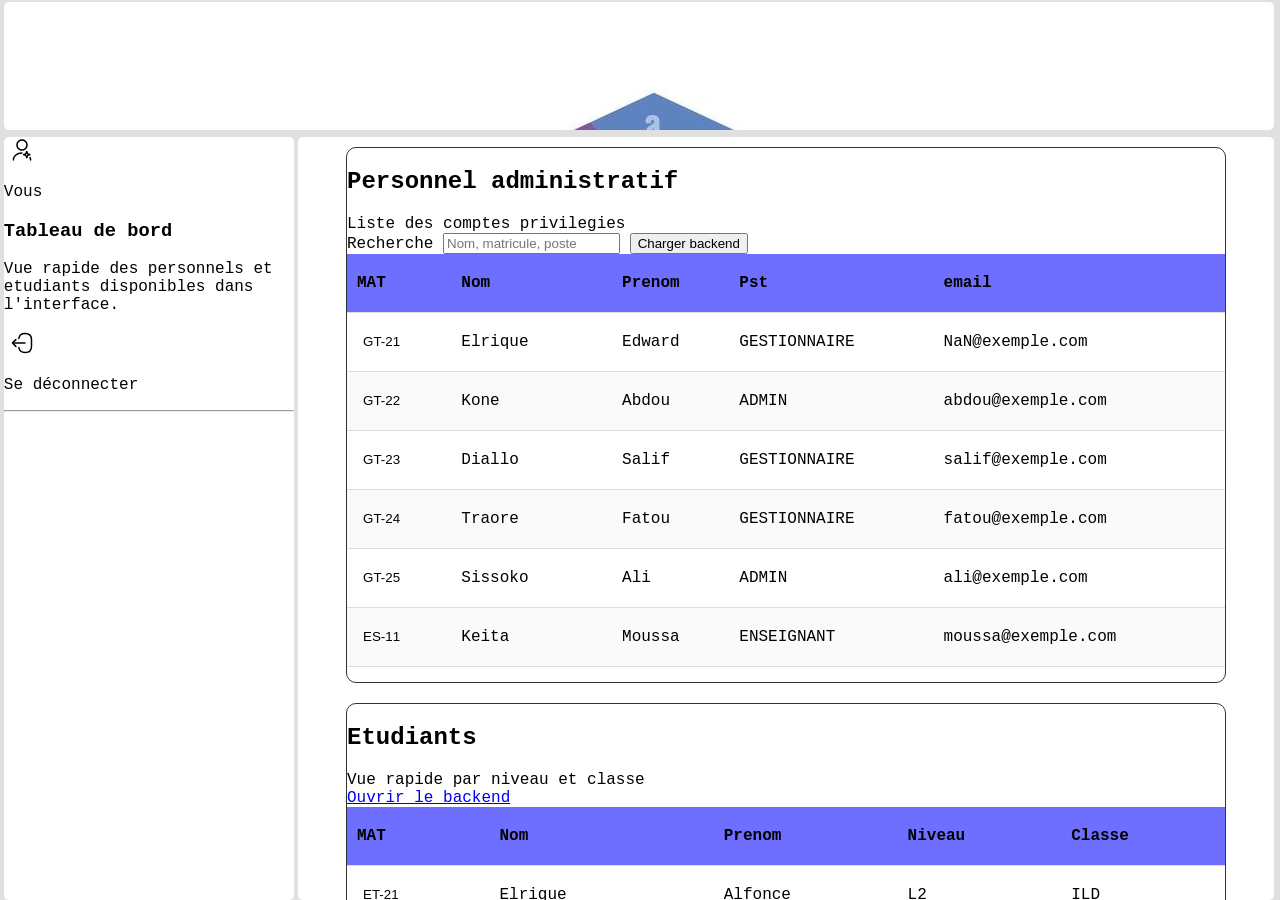
==== commit dfbb364a: "Modif" ====
--- a/admin/admin.html
+++ b/admin/admin.html
@@ -1,267 +1,558 @@
 <!DOCTYPE html>
-<html lang="en">
+<html lang="fr">
 <head>
     <meta charset="UTF-8">
     <meta name="viewport" content="width=device-width, initial-scale=1.0">
-    <title>Document</title>
+    <title>Administration</title>
     <link rel="stylesheet" href="admin.css">
-    <style>
-    </style>
 </head>
 <body>
-    
-    <MAin>
-    <div id="d1">
-        <img src="../images/image.png"  alt="logo">
-        <p>UIE</p>
-
-
-        <nav>
-             <button class="clear-bt bo-nav">ACCEUIL</button>  
-             <button class="clear-bt bo-nav">ALERT</button>  
-             <button class="clear-bt bo-nav">ACTIONS</button>
-        </nav>  
-                 
+    <main>
+        <div id="d1">
+            <div class="brand-block">
+                <img src="../images/image.png" alt="logo">
+                <div class="brand-copy">
+                    <p class="brand-title">UIE</p>
+                    <span class="brand-subtitle">Interface administrateur</span>
+                </div>
+            </div>
+
+            <nav>
+                <button class="clear-bt bo-nav" type="button">ACCUEIL</button>
+                <button class="clear-bt bo-nav" type="button" onclick="location.href='alert.php'">ALERTES</button>
+                <button class="clear-bt bo-nav" type="button" id="openActionsModal">ACTIONS</button>
+            </nav>
+        </div>
+
+        <div id="d2">
+            <div class="sidebar-section">
+                <button class="clear-bt icon-bt">
+                    <svg width="24" height="24" viewBox="0 0 24 24" fill="#000000" xmlns="http://www.w3.org/2000/svg"><g clip-path="url(#clip0_3280_13046)"><path d="M16.75 20.49C16.34 20.49 15.99 20.21 15.91 19.81L15.66 18.75C15.55 18.26 15.16 17.87 14.67 17.75L13.59 17.5C13.2 17.42 12.92 17.07 12.92 16.66C12.92 16.25 13.2 15.9 13.6 15.82L14.67 15.57C15.16 15.46 15.55 15.07 15.66 14.58L15.91 13.5C15.99 13.11 16.34 12.84 16.75 12.84C17.16 12.84 17.5 13.12 17.59 13.51L17.84 14.58C17.95 15.07 18.34 15.46 18.83 15.58L19.91 15.83C20.3 15.91 20.58 16.26 20.57 16.67C20.57 17.08 20.29 17.42 19.9 17.51L18.82 17.76C18.33 17.87 17.94 18.26 17.82 18.75L17.57 19.83C17.49 20.22 17.14 20.5 16.73 20.5L16.75 20.49ZM15.9 16.66C16.24 16.88 16.54 17.18 16.76 17.52C16.98 17.18 17.28 16.88 17.62 16.66C17.28 16.44 16.98 16.14 16.76 15.8C16.54 16.14 16.24 16.44 15.9 16.66Z" fill="white" style="fill: var(--fillg);"/><path d="M12 12.75C8.83 12.75 6.25 10.17 6.25 7C6.25 3.83 8.83 1.25 12 1.25C15.17 1.25 17.75 3.83 17.75 7C17.75 10.17 15.17 12.75 12 12.75ZM12 2.75C9.66 2.75 7.75 4.66 7.75 7C7.75 9.34 9.66 11.25 12 11.25C14.34 11.25 16.25 9.34 16.25 7C16.25 4.66 14.34 2.75 12 2.75Z" fill="white" style="fill: var(--fillg);"/><path d="M3.40997 22.75C2.99997 22.75 2.65997 22.41 2.65997 22C2.65997 17.73 6.84997 14.25 12 14.25C12.41 14.25 12.75 14.59 12.75 15C12.75 15.41 12.41 15.75 12 15.75C7.67997 15.75 4.15997 18.55 4.15997 22C4.15997 22.41 3.81997 22.75 3.40997 22.75Z" fill="white" style="fill: var(--fillg);"/><path d="M20.59 22.75C20.18 22.75 19.84 22.41 19.84 22C19.84 21.23 19.67 20.47 19.32 19.76C19.14 19.39 19.3 18.94 19.67 18.76C20.05 18.58 20.49 18.74 20.67 19.11C21.11 20.03 21.34 21 21.34 22C21.34 22.41 21 22.75 20.59 22.75Z" fill="white" style="fill: var(--fillg);"/></g><defs><clipPath id="clip0_3280_13046"><rect width="24" height="24" fill="white"/></clipPath></defs></svg>
+                </button>
+                <p>Vous</p>
+            </div>
+
+            <div class="sidebar-note">
+                <h3>Tableau de bord</h3>
+                <p>Vue rapide des personnels et etudiants disponibles dans l'interface.</p>
+            </div>
+
+            <div class="sidebar-section">
+                <button class="clear-bt icon-bt" type="button" onclick="location.href='../public/admin-demo.html'">
+                    <svg width="24" height="24" viewBox="0 0 24 24" fill="none" xmlns="http://www.w3.org/2000/svg"><path d="M8.8999 7.56023C9.2099 3.96023 11.0599 2.49023 15.1099 2.49023H15.2399C19.7099 2.49023 21.4999 4.28023 21.4999 8.75023V15.2702C21.4999 19.7402 19.7099 21.5302 15.2399 21.5302H15.1099C11.0899 21.5302 9.2399 20.0802 8.9099 16.5402" stroke="#000000" stroke-width="1.5" stroke-linecap="round" stroke-linejoin="round" /><path d="M15.0001 12H3.62012" stroke="#000000" stroke-width="1.5" stroke-linecap="round" stroke-linejoin="round" /><path d="M5.85 8.65039L2.5 12.0004L5.85 15.3504" stroke="#000000" stroke-width="1.5" stroke-linecap="round" stroke-linejoin="round" /></svg>
+                </button>
+                <p>Se déconnecter</p>
+            </div>
+
+            <hr>
+        </div>
+
+        <div id="d3">
+            <div class="content-card">
+                <div class="section-head">
+                    <div class="head-copy">
+                        <h2>Personnel administratif</h2>
+                        <span>Liste des comptes privilegies</span>
+                    </div>
+                    <div class="section-tools">
+                        <label class="search-box">
+                            <span>Recherche</span>
+                            <input id="adminSearch" type="text" placeholder="Nom, matricule, poste">
+                        </label>
+                        <button id="syncBackendButton" class="mini-link button-link" type="button">Charger backend</button>
+                    </div>
+                </div>
+                <div class="table-shell">
+                    <table>
+                        <thead>
+                            <tr>
+                                <th>MAT</th>
+                                <th>Nom</th>
+                                <th>Prenom</th>
+                                <th>Pst</th>
+                                <th>email</th>
+                            </tr>
+                        </thead>
+                        <tbody id="adminTableBody">
+                            <tr class="data-row"><td><button class="clear-bt row-link" data-user-type="personnel">GT-21</button></td><td>Elrique</td><td>Edward</td><td>GESTIONNAIRE</td><td>NaN@exemple.com</td></tr>
+                            <tr class="data-row"><td><button class="clear-bt row-link" data-user-type="personnel">GT-22</button></td><td>Kone</td><td>Abdou</td><td>ADMIN</td><td>abdou@exemple.com</td></tr>
+                            <tr class="data-row"><td><button class="clear-bt row-link" data-user-type="personnel">GT-23</button></td><td>Diallo</td><td>Salif</td><td>GESTIONNAIRE</td><td>salif@exemple.com</td></tr>
+                            <tr class="data-row"><td><button class="clear-bt row-link" data-user-type="personnel">GT-24</button></td><td>Traore</td><td>Fatou</td><td>GESTIONNAIRE</td><td>fatou@exemple.com</td></tr>
+                            <tr class="data-row"><td><button class="clear-bt row-link" data-user-type="personnel">GT-25</button></td><td>Sissoko</td><td>Ali</td><td>ADMIN</td><td>ali@exemple.com</td></tr>
+                            <tr class="data-row"><td><button class="clear-bt row-link" data-user-type="personnel">ES-11</button></td><td>Keita</td><td>Moussa</td><td>ENSEIGNANT</td><td>moussa@exemple.com</td></tr>
+                            <tr class="data-row"><td><button class="clear-bt row-link" data-user-type="personnel">GT-26</button></td><td>Coulibaly</td><td>Awa</td><td>GESTIONNAIRE</td><td>awa@exemple.com</td></tr>
+                            <tr class="data-row"><td><button class="clear-bt row-link" data-user-type="personnel">ES-12</button></td><td>Camara</td><td>Jean</td><td>ENSEIGNANT</td><td>jean@exemple.com</td></tr>
+                            <tr class="data-row"><td><button class="clear-bt row-link" data-user-type="personnel">GT-27</button></td><td>Barry</td><td>Oumar</td><td>GESTIONNAIRE</td><td>oumar@exemple.com</td></tr>
+                            <tr class="data-row"><td><button class="clear-bt row-link" data-user-type="personnel">GT-28</button></td><td>Sangare</td><td>Nina</td><td>ADMIN</td><td>nina@exemple.com</td></tr>
+                            <tr class="data-row"><td><button class="clear-bt row-link" data-user-type="personnel">GT-29</button></td><td>Sidibe</td><td>Kadi</td><td>GESTIONNAIRE</td><td>kadi@exemple.com</td></tr>
+                            <tr class="data-row"><td><button class="clear-bt row-link" data-user-type="personnel">ES-13</button></td><td>Maiga</td><td>Paul</td><td>ENSEIGNANT</td><td>paul@exemple.com</td></tr>
+                            <tr class="empty-row" hidden><td colspan="5">Aucun resultat pour cette recherche.</td></tr>
+                        </tbody>
+                    </table>
+                </div>
+                <p id="backendStatus" class="backend-status">Tableau local affiche. Clique sur "Charger backend" pour injecter les vraies donnees API.</p>
+            </div>
+
+            <div class="content-card">
+                <div class="section-head">
+                    <div class="head-copy">
+                        <h2>Etudiants</h2>
+                        <span>Vue rapide par niveau et classe</span>
+                    </div>
+                    <a class="mini-link" href="../public/admin-demo.html">Ouvrir le backend</a>
+                </div>
+                <div class="table-shell">
+                    <table>
+                        <thead>
+                            <tr>
+                                <th>MAT</th>
+                                <th>Nom</th>
+                                <th>Prenom</th>
+                                <th>Niveau</th>
+                                <th>Classe</th>
+                            </tr>
+                        </thead>
+                        <tbody id="studentTableBody">
+                            <tr class="data-row"><td><button class="clear-bt row-link" data-user-type="etudiant">ET-21</button></td><td>Elrique</td><td>Alfonce</td><td>L2</td><td>ILD</td></tr>
+                            <tr class="data-row"><td><button class="clear-bt row-link" data-user-type="etudiant">ET-22</button></td><td>Diallo</td><td>Mariam</td><td>L1</td><td>GL</td></tr>
+                            <tr class="data-row"><td><button class="clear-bt row-link" data-user-type="etudiant">ET-23</button></td><td>Coulibaly</td><td>Adama</td><td>L3</td><td>RSA</td></tr>
+                            <tr class="data-row"><td><button class="clear-bt row-link" data-user-type="etudiant">ET-24</button></td><td>Keita</td><td>Sira</td><td>L2</td><td>ILD</td></tr>
+                            <tr class="data-row"><td><button class="clear-bt row-link" data-user-type="etudiant">ET-25</button></td><td>Barry</td><td>Hawa</td><td>L1</td><td>GL</td></tr>
+                            <tr class="data-row"><td><button class="clear-bt row-link" data-user-type="etudiant">ET-26</button></td><td>Camara</td><td>Ibra</td><td>L2</td><td>RSA</td></tr>
+                            <tr class="data-row"><td><button class="clear-bt row-link" data-user-type="etudiant">ET-27</button></td><td>Sidibe</td><td>Khalifa</td><td>L3</td><td>ILD</td></tr>
+                            <tr class="data-row"><td><button class="clear-bt row-link" data-user-type="etudiant">ET-28</button></td><td>Maiga</td><td>Assa</td><td>L1</td><td>GL</td></tr>
+                            <tr class="data-row"><td><button class="clear-bt row-link" data-user-type="etudiant">ET-29</button></td><td>Traore</td><td>Moussa</td><td>L2</td><td>RSA</td></tr>
+                            <tr class="data-row"><td><button class="clear-bt row-link" data-user-type="etudiant">ET-30</button></td><td>Sangare</td><td>Rokia</td><td>L3</td><td>GL</td></tr>
+                            <tr class="data-row"><td><button class="clear-bt row-link" data-user-type="etudiant">ET-31</button></td><td>Sissoko</td><td>Baba</td><td>L2</td><td>ILD</td></tr>
+                            <tr class="data-row"><td><button class="clear-bt row-link" data-user-type="etudiant">ET-32</button></td><td>Kone</td><td>Fanta</td><td>L1</td><td>RSA</td></tr>
+                        </tbody>
+                    </table>
+                </div>
+                <p id="studentBackendStatus" class="backend-status">Le tableau etudiant peut aussi etre remplace par les donnees du backend.</p>
+            </div>
+        </div>
+    </main>
+
+    <footer>
+        <ul>
+            <li>@contact:777777</li>
+            <li>service de l'etablissement: fack@ex.com</li>
+            <li>administration centrale</li>
+            <li>support interne</li>
+        </ul>
+    </footer>
+
+    <div id="actionsModal" class="modal-overlay" hidden>
+        <div class="modal-card" role="dialog" aria-modal="true" aria-labelledby="actionsModalTitle">
+            <div class="modal-head">
+                <div>
+                    <h3 id="actionsModalTitle">Choisir une action</h3>
+                    <p>Selectionne ce que tu veux faire dans l'espace administrateur.</p>
+                </div>
+                <button class="clear-bt modal-close" type="button" id="closeActionsModal" onclick="closeActionsModal()">x</button>
+            </div>
+
+            <div class="modal-actions">
+                <button class="modal-action" type="button" data-action-card="createUserCard">
+                    <strong>Tester le backend</strong>
+                    <span>Acceder a l'espace technique</span>
+                </button>
+
+                <button class="modal-action" type="button" data-action-card="createUserCard">
+                    <strong>Creer un utilisateur</strong>
+                    <span>Ajouter un compte enseignant, admin ou gestionnaire</span>
+                </button>
+
+                <button class="modal-action" type="button" data-action-card="editUserCard">
+                    <strong>Modifier un utilisateur</strong>
+                    <span>Corriger les informations d'un compte existant</span>
+                </button>
+
+                <button class="modal-action" type="button" data-action-card="deleteUserCard">
+                    <strong>Desactiver un compte</strong>
+                    <span>Faire une suppression logique sans perdre les traces</span>
+                </button>
+
+                <button class="modal-action" type="button" data-action-card="permissionsCard">
+                    <strong>Gerer les permissions</strong>
+                    <span>Acceder aux roles et droits</span>
+                </button>
+            </div>
+
+            <div class="modal-detail">
+                <article id="createUserCard" class="action-card is-active">
+                    <h4>Creation d'utilisateur</h4>
+                    <p>Cette action sert a ouvrir l'espace backend pour enregistrer un nouvel utilisateur avec son matricule, son role et son mot de passe securise.</p>
+                    <div class="action-tags">
+                        <span>Creation</span>
+                        <span>Validation</span>
+                        <span>Trace</span>
+                    </div>
+                    <button class="detail-button" type="button" onclick="location.href='../public/admin-demo.html'">Ouvrir la creation</button>
+                </article>
+
+                <article id="editUserCard" class="action-card" hidden>
+                    <h4>Modification d'utilisateur</h4>
+                    <p>Utilise cette action pour corriger un nom, un email, un statut ou un role. Les changements doivent etre journalises pour rester tracables.</p>
+                    <div class="action-tags">
+                        <span>Mise a jour</span>
+                        <span>Historique</span>
+                        <span>Controle</span>
+                    </div>
+                    <button class="detail-button" type="button" onclick="location.href='../public/admin-demo.html'">Ouvrir la modification</button>
+                </article>
+
+                <article id="deleteUserCard" class="action-card" hidden>
+                    <h4>Suppression logique</h4>
+                    <p>Le compte est desactive sans effacer les donnees. Cette option convient aux comptes qui ne doivent plus apparaitre dans l'interface courante.</p>
+                    <div class="action-tags">
+                        <span>Soft delete</span>
+                        <span>Securite</span>
+                        <span>Archivage</span>
+                    </div>
+                    <button class="detail-button" type="button" onclick="location.href='../public/admin-demo.html'">Ouvrir la desactivation</button>
+                </article>
+
+                <article id="permissionsCard" class="action-card" hidden>
+                    <h4>Gestion des permissions</h4>
+                    <p>Attribue les bons droits a chaque profil pour proteger les zones sensibles et limiter les acces aux seules personnes autorisees.</p>
+                    <div class="action-tags">
+                        <span>Roles</span>
+                        <span>Droits</span>
+                        <span>Protection</span>
+                    </div>
+                    <button class="detail-button" type="button" onclick="location.href='../public/admin-demo.html#roles'">Ouvrir les permissions</button>
+                </article>
+            </div>
+        </div>
     </div>
 
-
-    <div id="d2">
-
-        <button class="clear-bt">
-        <svg width="24" height="24" viewBox="0 0 24 24" fill="#000000" xmlns="http://www.w3.org/2000/svg"><g clip-path="url(#clip0_3280_13046)"><path d="M16.75 20.49C16.34 20.49 15.99 20.21 15.91 19.81L15.66 18.75C15.55 18.26 15.16 17.87 14.67 17.75L13.59 17.5C13.2 17.42 12.92 17.07 12.92 16.66C12.92 16.25 13.2 15.9 13.6 15.82L14.67 15.57C15.16 15.46 15.55 15.07 15.66 14.58L15.91 13.5C15.99 13.11 16.34 12.84 16.75 12.84C17.16 12.84 17.5 13.12 17.59 13.51L17.84 14.58C17.95 15.07 18.34 15.46 18.83 15.58L19.91 15.83C20.3 15.91 20.58 16.26 20.57 16.67C20.57 17.08 20.29 17.42 19.9 17.51L18.82 17.76C18.33 17.87 17.94 18.26 17.82 18.75L17.57 19.83C17.49 20.22 17.14 20.5 16.73 20.5L16.75 20.49ZM15.9 16.66C16.24 16.88 16.54 17.18 16.76 17.52C16.98 17.18 17.28 16.88 17.62 16.66C17.28 16.44 16.98 16.14 16.76 15.8C16.54 16.14 16.24 16.44 15.9 16.66Z" fill="white" style="fill: var(--fillg);"/><path d="M12 12.75C8.83 12.75 6.25 10.17 6.25 7C6.25 3.83 8.83 1.25 12 1.25C15.17 1.25 17.75 3.83 17.75 7C17.75 10.17 15.17 12.75 12 12.75ZM12 2.75C9.66 2.75 7.75 4.66 7.75 7C7.75 9.34 9.66 11.25 12 11.25C14.34 11.25 16.25 9.34 16.25 7C16.25 4.66 14.34 2.75 12 2.75Z" fill="white" style="fill: var(--fillg);"/><path d="M3.40997 22.75C2.99997 22.75 2.65997 22.41 2.65997 22C2.65997 17.73 6.84997 14.25 12 14.25C12.41 14.25 12.75 14.59 12.75 15C12.75 15.41 12.41 15.75 12 15.75C7.67997 15.75 4.15997 18.55 4.15997 22C4.15997 22.41 3.81997 22.75 3.40997 22.75Z" fill="white" style="fill: var(--fillg);"/><path d="M20.59 22.75C20.18 22.75 19.84 22.41 19.84 22C19.84 21.23 19.67 20.47 19.32 19.76C19.14 19.39 19.3 18.94 19.67 18.76C20.05 18.58 20.49 18.74 20.67 19.11C21.11 20.03 21.34 21 21.34 22C21.34 22.41 21 22.75 20.59 22.75Z" fill="white" style="fill: var(--fillg);"/></g><defs><clipPath id="clip0_3280_13046"><rect width="24" height="24" fill="white"/></clipPath></defs>
-        </svg> </button>
-        </svg> <p>You</p><br><br>
-
-
-        <button class="clear-bt">
-        <svg width="24" height="24" viewBox="0 0 24 24" fill="none" xmlns="http://www.w3.org/2000/svg"><path d="M8.8999 7.56023C9.2099 3.96023 11.0599 2.49023 15.1099 2.49023H15.2399C19.7099 2.49023 21.4999 4.28023 21.4999 8.75023V15.2702C21.4999 19.7402 19.7099 21.5302 15.2399 21.5302H15.1099C11.0899 21.5302 9.2399 20.0802 8.9099 16.5402" stroke="#000000" stroke-width="1.5" stroke-linecap="round" stroke-linejoin="round" /><path d="M15.0001 12H3.62012" stroke="#000000" stroke-width="1.5" stroke-linecap="round" stroke-linejoin="round" /><path d="M5.85 8.65039L2.5 12.0004L5.85 15.3504" stroke="#000000" stroke-width="1.5" stroke-linecap="round" stroke-linejoin="round" />
-        </svg> </button>
-
-        <p>logout</p><br> <br>
-        <hr>
+    <div id="userModal" class="modal-overlay" hidden>
+        <div class="modal-card user-modal-card" role="dialog" aria-modal="true" aria-labelledby="userModalTitle">
+            <div class="modal-head">
+                <div>
+                    <h3 id="userModalTitle">Fiche utilisateur</h3>
+                    <p>Consultation rapide avant action.</p>
+                </div>
+                <button class="clear-bt modal-close" type="button" id="closeUserModal" onclick="closeUserModal()">x</button>
+            </div>
+
+            <div class="user-profile">
+                <div class="user-avatar" id="userAvatar">UI</div>
+                <div>
+                    <h4 id="userFullName">Nom complet</h4>
+                    <p id="userRoleLine">Role</p>
+                </div>
+            </div>
+
+            <div class="user-grid">
+                <div class="user-field">
+                    <span>Matricule</span>
+                    <strong id="userMatricule">-</strong>
+                </div>
+                <div class="user-field">
+                    <span>Email / Info</span>
+                    <strong id="userInfo">-</strong>
+                </div>
+                <div class="user-field">
+                    <span>Categorie</span>
+                    <strong id="userType">-</strong>
+                </div>
+                <div class="user-field">
+                    <span>Statut logique</span>
+                    <strong id="userLogicalStatus">Actif</strong>
+                </div>
+            </div>
+
+            <div class="user-actions">
+                <button class="detail-button" type="button" onclick="location.href='../public/admin-demo.html'">Modifier</button>
+                <button class="detail-button alt-button" type="button" onclick="location.href='../public/admin-demo.html#roles'">Permissions</button>
+                <button class="detail-button danger-button" type="button" id="deactivateUserButton">Desactiver</button>
+                <button class="detail-button subtle-button" type="button" id="closeUserModalFooter">Fermer</button>
+            </div>
+        </div>
     </div>
-    <div id="d3" >
-        <div>
-            <table>
-                <thead>
-                    <th>MAT</th>
-                    <th>Nom</th>
-                    <th>Prenom</th>
-                    <th>Pst</th>
-                    <th>email</th>
-                </thead>
-                <tbody>
-                    <tr>
-                        <td><button class="clear-bt">GT-21</button></td>
-                        <td>Elrique</td>
-                        <td>Edward</td>
-                        <td>GESTIONNAIRE</td>
-                        <td>NaN@exemple.com</td>
-                    </tr>
-                    <tr>
-                        <td><button class="clear-bt">GT-21</button></td>
-                        <td>Elrique</td>
-                        <td>Edward</td>
-                        <td>GESTIONNAIRE</td>
-                        <td>NaN@exemple.com</td>
-                    </tr>
-                    <tr>
-                        <td><button class="clear-bt">GT-21</button></td>
-                        <td>Elrique</td>
-                        <td>Edward</td>
-                        <td>GESTIONNAIRE</td>
-                        <td>NaN@exemple.com</td>
-                    </tr>
-                    <tr>
-                        <td><button class="clear-bt">GT-21</button></td>
-                        <td>Elrique</td>
-                        <td>Edward</td>
-                        <td>GESTIONNAIRE</td>
-                        <td>NaN@exemple.com</td>
-                    </tr>
-                    <tr>
-                        <td><button class="clear-bt">GT-21</button></td>
-                        <td>Elrique</td>
-                        <td>Edward</td>
-                        <td>GESTIONNAIRE</td>
-                        <td>NaN@exemple.com</td>
-                    </tr>
-                    <tr>
-                        <td><button class="clear-bt">GT-21</button></td>
-                        <td>Elrique</td>
-                        <td>Edward</td>
-                        <td>GESTIONNAIRE</td>
-                        <td>NaN@exemple.com</td>
-                    </tr>
-                    <tr>
-                        <td><button class="clear-bt">GT-21</button></td>
-                        <td>Elrique</td>
-                        <td>Edward</td>
-                        <td>GESTIONNAIRE</td>
-                        <td>NaN@exemple.com</td>
-                    </tr>
-                    <tr>
-                        <td><button class="clear-bt">GT-21</button></td>
-                        <td>Elrique</td>
-                        <td>Edward</td>
-                        <td>GESTIONNAIRE</td>
-                        <td>NaN@exemple.com</td>
-                    </tr>
-                    <tr>
-                        <td><button class="clear-bt">GT-21</button></td>
-                        <td>Elrique</td>
-                        <td>Edward</td>
-                        <td>GESTIONNAIRE</td>
-                        <td>NaN@exemple.com</td>
-                    </tr>
-                    <tr>
-                        <td><button class="clear-bt">GT-21</button></td>
-                        <td>Elrique</td>
-                        <td>Edward</td>
-                        <td>GESTIONNAIRE</td>
-                        <td>NaN@exemple.com</td>
-                    </tr>
-                    <tr>
-                        <td><button class="clear-bt">GT-21</button></td>
-                        <td>Elrique</td>
-                        <td>Edward</td>
-                        <td>GESTIONNAIRE</td>
-                        <td>NaN@exemple.com</td>
-                    </tr>
-                    <tr>
-                        <td><button class="clear-bt">GT-21</button></td>
-                        <td>Elrique</td>
-                        <td>Edward</td>
-                        <td>GESTIONNAIRE</td>
-                        <td>NaN@exemple.com</td>
-                    </tr>
-                    <tr>
-                        <td><button class="clear-bt">GT-21</button></td>
-                        <td>Elrique</td>
-                        <td>Edward</td>
-                        <td>GESTIONNAIRE</td>
-                        <td>NaN@exemple.com</td>
-                    </tr>
-                </tbody>
-            </table>
-        </div>
-
-
-        <div>
-            <table>
-                <thead></thead>
-
-                    <th>MAT</th>
-                    <th>Nom</th>
-                    <th>Prenom</th>
-                    <th>Niveau</th>
-                    <th>Classe</th>
-
-                <tbody>
-
-                    <tr>
-                        <td><button class="clear-bt">ET-21</button></td>
-                        <td>Elrique</td>
-                        <td>Alfonce</td>
-                        <td>L2</td>
-                        <td>ILD</td>
-                    </tr>
-                    <tr>
-                        <td><button class="clear-bt">ET-21</button></td>
-                        <td>Elrique</td>
-                        <td>Alfonce</td>
-                        <td>L2</td>
-                        <td>ILD</td>
-                    </tr>
-                    <tr>
-                        <td><button class="clear-bt">ET-21</button></td>
-                        <td>Elrique</td>
-                        <td>Alfonce</td>
-                        <td>L2</td>
-                        <td>ILD</td>
-                    </tr>
-                    <tr>
-                        <td><button class="clear-bt">ET-21</button></td>
-                        <td>Elrique</td>
-                        <td>Alfonce</td>
-                        <td>L2</td>
-                        <td>ILD</td>
-                    </tr>
-                    <tr>
-                        <td><button class="clear-bt">ET-21</button></td>
-                        <td>Elrique</td>
-                        <td>Alfonce</td>
-                        <td>L2</td>
-                        <td>ILD</td>
-                    </tr>
-                    <tr>
-                        <td><button class="clear-bt">ET-21</button></td>
-                        <td>Elrique</td>
-                        <td>Alfonce</td>
-                        <td>L2</td>
-                        <td>ILD</td>
-                    </tr>
-                    <tr>
-                        <td><button class="clear-bt">ET-21</button></td>
-                        <td>Elrique</td>
-                        <td>Alfonce</td>
-                        <td>L2</td>
-                        <td>ILD</td>
-                    </tr>
-                    <tr>
-                        <td><button class="clear-bt">ET-21</button></td>
-                        <td>Elrique</td>
-                        <td>Alfonce</td>
-                        <td>L2</td>
-                        <td>ILD</td>
-                    </tr>
-                    <tr>
-                        <td><button class="clear-bt">ET-21</button></td>
-                        <td>Elrique</td>
-                        <td>Alfonce</td>
-                        <td>L2</td>
-                        <td>ILD</td>
-                    </tr>
-                    <tr>
-                        <td><button class="clear-bt">ET-21</button></td>
-                        <td>Elrique</td>
-                        <td>Alfonce</td>
-                        <td>L2</td>
-                        <td>ILD</td>
-                    </tr>
-                    <tr>
-                        <td><button class="clear-bt">ET-21</button></td>
-                        <td>Elrique</td>
-                        <td>Alfonce</td>
-                        <td>L2</td>
-                        <td>ILD</td>
-                    </tr>
-                    <tr>
-                        <td><button class="clear-bt">ET-21</button></td>
-                        <td>Elrique</td>
-                        <td>Alfonce</td>
-                        <td>L2</td>
-                        <td>ILD</td>
-                    </tr>
-
-                </tbody>
-            </table>
-
-</div>
-
-</div>
-    </body>
-
-</MAin>
-<FOOter>
-<ul>
-    <il>@contact:777777</il>
-    <il>service de l'établicement: fack@ex.com</il>
-    <il></il>
-    <il></il>
-</ul>
-</FOOter>
+
+    <script>
+        const adminSearch = document.getElementById('adminSearch');
+        const adminTableBody = document.getElementById('adminTableBody');
+        let adminRows = Array.from(document.querySelectorAll('#adminTableBody .data-row'));
+        let emptyRow = document.querySelector('#adminTableBody .empty-row');
+        const actionsModal = document.getElementById('actionsModal');
+        const openActionsModalButton = document.getElementById('openActionsModal');
+        const closeActionsModalButton = document.getElementById('closeActionsModal');
+        const modalActionButtons = Array.from(document.querySelectorAll('[data-action-card]'));
+        const actionCards = Array.from(document.querySelectorAll('.action-card'));
+        let rowLinks = Array.from(document.querySelectorAll('.row-link'));
+        const userModal = document.getElementById('userModal');
+        const closeUserModalButton = document.getElementById('closeUserModal');
+        const closeUserModalFooterButton = document.getElementById('closeUserModalFooter');
+        const userFullName = document.getElementById('userFullName');
+        const userRoleLine = document.getElementById('userRoleLine');
+        const userMatricule = document.getElementById('userMatricule');
+        const userInfo = document.getElementById('userInfo');
+        const userType = document.getElementById('userType');
+        const userAvatar = document.getElementById('userAvatar');
+        const userLogicalStatus = document.getElementById('userLogicalStatus');
+        const syncBackendButton = document.getElementById('syncBackendButton');
+        const backendStatus = document.getElementById('backendStatus');
+        const studentTableBody = document.getElementById('studentTableBody');
+        const studentBackendStatus = document.getElementById('studentBackendStatus');
+        const deactivateUserButton = document.getElementById('deactivateUserButton');
+        let backendCsrfToken = null;
+        let currentUserMatricule = null;
+
+        function filterAdminRows() {
+            const query = adminSearch.value.trim().toLowerCase();
+            let visibleCount = 0;
+
+            adminRows.forEach((row) => {
+                const text = row.textContent.toLowerCase();
+                const visible = text.includes(query);
+                row.hidden = !visible;
+                if (visible) {
+                    visibleCount += 1;
+                }
+            });
+
+            emptyRow.hidden = visibleCount !== 0;
+        }
+
+        adminSearch.addEventListener('input', filterAdminRows);
+
+        function openActionsModal() {
+            closeUserModal(true);
+            actionsModal.hidden = false;
+            document.body.classList.add('modal-open');
+        }
+
+        function closeActionsModal(silent = false) {
+            actionsModal.hidden = true;
+            if (userModal.hidden && !silent) {
+                document.body.classList.remove('modal-open');
+            }
+        }
+
+        openActionsModalButton.addEventListener('click', openActionsModal);
+        if (closeActionsModalButton) {
+            closeActionsModalButton.addEventListener('click', closeActionsModal);
+        }
+
+        actionsModal.addEventListener('click', (event) => {
+            if (event.target === actionsModal) {
+                closeActionsModal();
+            }
+        });
+
+        document.addEventListener('keydown', (event) => {
+            if (event.key === 'Escape' && !actionsModal.hidden) {
+                closeActionsModal();
+            }
+        });
+
+        function activateActionCard(cardId) {
+            actionCards.forEach((card) => {
+                const isActive = card.id === cardId;
+                card.hidden = !isActive;
+                card.classList.toggle('is-active', isActive);
+            });
+        }
+
+        modalActionButtons.forEach((button) => {
+            button.addEventListener('click', () => {
+                activateActionCard(button.dataset.actionCard);
+            });
+        });
+
+        function openUserModalFromRow(button) {
+            closeActionsModal(true);
+            const row = button.closest('tr');
+            const cells = row.querySelectorAll('td');
+            const matricule = cells[0].innerText.trim();
+            const firstValue = cells[1]?.innerText.trim() || '';
+            const secondValue = cells[2]?.innerText.trim() || '';
+            const fourthValue = cells[3]?.innerText.trim() || '';
+            const fifthValue = cells[4]?.innerText.trim() || '';
+            const type = button.dataset.userType === 'etudiant' ? 'Etudiant' : 'Personnel administratif';
+            currentUserMatricule = matricule;
+
+            userFullName.textContent = `${secondValue} ${firstValue}`;
+            userRoleLine.textContent = fourthValue;
+            userMatricule.textContent = matricule;
+            userInfo.textContent = fifthValue;
+            userType.textContent = type;
+            userAvatar.textContent = `${(secondValue[0] || 'U')}${(firstValue[0] || 'I')}`.toUpperCase();
+            userLogicalStatus.textContent = 'Actif';
+
+            userModal.hidden = false;
+            document.body.classList.add('modal-open');
+        }
+
+        function closeUserModal(silent = false) {
+            userModal.hidden = true;
+            currentUserMatricule = null;
+            if (actionsModal.hidden && !silent) {
+                document.body.classList.remove('modal-open');
+            }
+        }
+
+        function bindRowLinks() {
+            rowLinks = Array.from(document.querySelectorAll('.row-link'));
+            rowLinks.forEach((button) => {
+                button.addEventListener('click', () => openUserModalFromRow(button));
+            });
+        }
+
+        bindRowLinks();
+
+        if (closeUserModalButton) {
+            closeUserModalButton.addEventListener('click', closeUserModal);
+        }
+        if (closeUserModalFooterButton) {
+            closeUserModalFooterButton.addEventListener('click', closeUserModal);
+        }
+
+        userModal.addEventListener('click', (event) => {
+            if (event.target === userModal) {
+                closeUserModal();
+            }
+        });
+
+        document.addEventListener('keydown', (event) => {
+            if (event.key === 'Escape' && !userModal.hidden) {
+                closeUserModal();
+            }
+        });
+
+        async function backendApi(path, options = {}) {
+            const headers = options.headers || {};
+            if (backendCsrfToken) {
+                headers['X-CSRF-Token'] = backendCsrfToken;
+            }
+
+            const response = await fetch(path, {
+                credentials: 'same-origin',
+                ...options,
+                headers
+            });
+
+            const data = await response.json().catch(() => ({}));
+            if (!response.ok) {
+                throw data;
+            }
+
+            return data;
+        }
+
+        async function loginBackendSession() {
+            const data = await backendApi('/login', {
+                method: 'POST',
+                headers: { 'Content-Type': 'application/json' },
+                body: JSON.stringify({
+                    email: 'admin@scolarsys.test',
+                    motdepasse: 'Admin1234!'
+                })
+            });
+
+            backendCsrfToken = data.data?.csrf_token || null;
+            return data;
+        }
+
+        function renderBackendUsers(users) {
+            const personnelUsers = users.filter((user) => !String(user.MAT || '').startsWith('ET-'));
+            const studentUsers = users.filter((user) => String(user.MAT || '').startsWith('ET-'));
+
+            adminTableBody.innerHTML = '';
+
+            if (!personnelUsers.length) {
+                adminTableBody.innerHTML = '<tr class="empty-row"><td colspan="5">Aucun utilisateur remonte depuis le backend.</td></tr>';
+            } else {
+                personnelUsers.forEach((user) => {
+                    const row = document.createElement('tr');
+                    row.className = 'data-row';
+                    row.innerHTML = `
+                        <td><button class="clear-bt row-link" data-user-type="personnel">${user.MAT}</button></td>
+                        <td>${user.nom}</td>
+                        <td>${user.prenom}</td>
+                        <td>${user.role_name}</td>
+                        <td>${user.email}</td>
+                    `;
+                    adminTableBody.appendChild(row);
+                });
+                adminTableBody.insertAdjacentHTML('beforeend', '<tr class="empty-row" hidden><td colspan="5">Aucun resultat pour cette recherche.</td></tr>');
+            }
+
+            adminRows = Array.from(document.querySelectorAll('#adminTableBody .data-row'));
+            emptyRow = document.querySelector('#adminTableBody .empty-row');
+
+            studentTableBody.innerHTML = '';
+            if (!studentUsers.length) {
+                studentTableBody.innerHTML = '<tr><td colspan="5">Aucun etudiant remonte depuis le backend.</td></tr>';
+            } else {
+                studentUsers.forEach((user) => {
+                    const row = document.createElement('tr');
+                    row.className = 'data-row';
+                    row.innerHTML = `
+                        <td><button class="clear-bt row-link" data-user-type="etudiant">${user.MAT}</button></td>
+                        <td>${user.nom}</td>
+                        <td>${user.prenom}</td>
+                        <td>${user.role_name || 'ETUDIANT'}</td>
+                        <td>${user.email}</td>
+                    `;
+                    studentTableBody.appendChild(row);
+                });
+            }
+
+            bindRowLinks();
+            filterAdminRows();
+            studentBackendStatus.textContent = 'Donnees etudiants rechargees depuis le backend.';
+        }
+
+        syncBackendButton.addEventListener('click', async () => {
+            try {
+                backendStatus.textContent = 'Connexion au backend en cours...';
+                syncBackendButton.disabled = true;
+                await loginBackendSession();
+                const usersData = await backendApi('/users');
+                renderBackendUsers(usersData.data || []);
+                backendStatus.textContent = 'Donnees backend chargees avec succes.';
+            } catch (error) {
+                backendStatus.textContent = 'Impossible de charger les donnees backend.';
+                console.error(error);
+            } finally {
+                syncBackendButton.disabled = false;
+            }
+        });
+
+        deactivateUserButton.addEventListener('click', async () => {
+            if (!currentUserMatricule) {
+                return;
+            }
+
+            if (!confirm(`Desactiver le compte ${currentUserMatricule} ?`)) {
+                return;
+            }
+
+            try {
+                if (!backendCsrfToken) {
+                    await loginBackendSession();
+                }
+
+                await backendApi(`/users/${currentUserMatricule}`, { method: 'DELETE' });
+                userLogicalStatus.textContent = 'Desactive';
+                backendStatus.textContent = `Le compte ${currentUserMatricule} a ete desactive via le backend.`;
+                const usersData = await backendApi('/users');
+                renderBackendUsers(usersData.data || []);
+                closeUserModal();
+            } catch (error) {
+                backendStatus.textContent = `Impossible de desactiver ${currentUserMatricule}.`;
+                console.error(error);
+            }
+        });
+
+        window.openActionsModal = openActionsModal;
+        window.closeActionsModal = closeActionsModal;
+        window.closeUserModal = closeUserModal;
+    </script>
+</body>
 </html>
-
-
-
--- a/admin/admin.css
+++ b/admin/admin.css
@@ -49,7 +49,6 @@
     width: 76.2%;
     display:flex;
     flex-direction: column;
-    gap: 40px;
     align-items: center;
 }
 
@@ -67,15 +66,16 @@
     min-height: 70%; 
     overflow-y: auto;
     overflow-x: auto;
+    border: 1px solid #333;
+    border-radius: 10px;
+    margin: 10px 0;
 }
 
 table{
     width: 100%;max-height: 70%;
     border-collapse: collapse;
-    border-radius: 10px;
     overflow: hidden;
     overflow-y: auto;
-
 }
 th,td{
     padding: 20px 10px;
@@ -83,7 +83,7 @@
     border-bottom: 1px solid #ddd;
 }
 th{
-    background-color: #ffff99;
+    background-color: #6e6eff;
 }
 
 tr:nth-child(even){
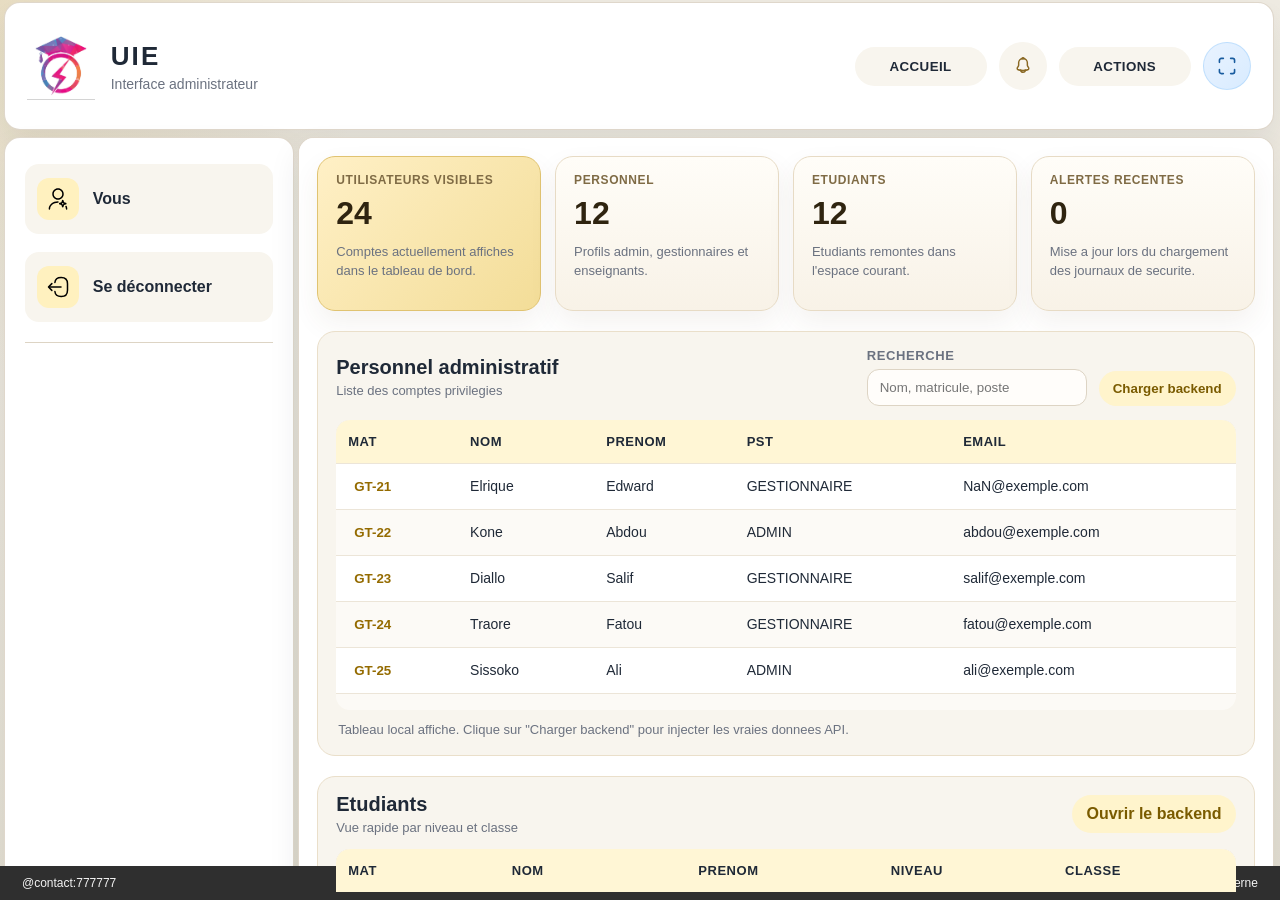
==== commit b87ae2d7: "partie admin ptrète" ====
--- a/admin/admin.html
+++ b/admin/admin.html
@@ -10,7 +10,7 @@
     <main>
         <div id="d1">
             <div class="brand-block">
-                <img src="../images/image.png" alt="logo">
+                <img src="image.png" alt="logo">
                 <div class="brand-copy">
                     <p class="brand-title">UIE</p>
                     <span class="brand-subtitle">Interface administrateur</span>
@@ -19,8 +19,23 @@
 
             <nav>
                 <button class="clear-bt bo-nav" type="button">ACCUEIL</button>
-                <button class="clear-bt bo-nav" type="button" onclick="location.href='alert.php'">ALERTES</button>
+                <button class="clear-bt nav-icon-button alert-nav" type="button" id="openAlertsModal" aria-label="Alertes">
+                    <span class="nav-icon-badge" id="alertsBadge" hidden>0</span>
+                    <svg width="22" height="22" viewBox="0 0 24 24" fill="none" aria-hidden="true" xmlns="http://www.w3.org/2000/svg">
+                        <path d="M12 3.75C9.38 3.75 7.25 5.88 7.25 8.5V10.79C7.25 11.27 7.05 12 6.81 12.41L5.94 13.86C5.4 14.77 5.77 15.78 6.76 16.11C10.04 17.2 13.97 17.2 17.25 16.11C18.18 15.8 18.58 14.71 18.07 13.86L17.2 12.41C16.96 12 16.76 11.27 16.76 10.79V8.5C16.75 5.88 14.62 3.75 12 3.75Z" stroke="currentColor" stroke-width="1.6" stroke-linecap="round"/>
+                        <path d="M13.46 4.02C13.22 3.95 12.98 3.9 12.73 3.87C12.02 3.78 11.34 3.83 10.7 4.02C10.92 3.46 11.42 3.07 12.02 3.07C12.62 3.07 13.12 3.46 13.46 4.02Z" stroke="currentColor" stroke-width="1.6" stroke-linecap="round" stroke-linejoin="round"/>
+                        <path d="M14.5 16.38C14.5 17.76 13.38 18.88 12 18.88C11.31 18.88 10.67 18.59 10.21 18.13C9.75 17.67 9.46 17.03 9.46 16.34" stroke="currentColor" stroke-width="1.6" stroke-linecap="round" stroke-linejoin="round"/>
+                    </svg>
+                </button>
                 <button class="clear-bt bo-nav" type="button" id="openActionsModal">ACTIONS</button>
+                <button class="clear-bt nav-icon-button fullscreen-nav" type="button" id="toggleFullscreenButton" aria-label="Plein ecran">
+                    <svg width="22" height="22" viewBox="0 0 24 24" fill="none" aria-hidden="true" xmlns="http://www.w3.org/2000/svg">
+                        <path d="M8 3.75H5.75C4.65 3.75 3.75 4.65 3.75 5.75V8" stroke="currentColor" stroke-width="1.8" stroke-linecap="round" stroke-linejoin="round"/>
+                        <path d="M16 3.75H18.25C19.35 3.75 20.25 4.65 20.25 5.75V8" stroke="currentColor" stroke-width="1.8" stroke-linecap="round" stroke-linejoin="round"/>
+                        <path d="M20.25 16V18.25C20.25 19.35 19.35 20.25 18.25 20.25H16" stroke="currentColor" stroke-width="1.8" stroke-linecap="round" stroke-linejoin="round"/>
+                        <path d="M8 20.25H5.75C4.65 20.25 3.75 19.35 3.75 18.25V16" stroke="currentColor" stroke-width="1.8" stroke-linecap="round" stroke-linejoin="round"/>
+                    </svg>
+                </button>
             </nav>
         </div>
 
@@ -32,13 +47,10 @@
                 <p>Vous</p>
             </div>
 
-            <div class="sidebar-note">
-                <h3>Tableau de bord</h3>
-                <p>Vue rapide des personnels et etudiants disponibles dans l'interface.</p>
-            </div>
+           
 
             <div class="sidebar-section">
-                <button class="clear-bt icon-bt" type="button" onclick="location.href='../public/admin-demo.html'">
+                <button class="clear-bt icon-bt" type="button" onclick="location.href='admin-demo.html'">
                     <svg width="24" height="24" viewBox="0 0 24 24" fill="none" xmlns="http://www.w3.org/2000/svg"><path d="M8.8999 7.56023C9.2099 3.96023 11.0599 2.49023 15.1099 2.49023H15.2399C19.7099 2.49023 21.4999 4.28023 21.4999 8.75023V15.2702C21.4999 19.7402 19.7099 21.5302 15.2399 21.5302H15.1099C11.0899 21.5302 9.2399 20.0802 8.9099 16.5402" stroke="#000000" stroke-width="1.5" stroke-linecap="round" stroke-linejoin="round" /><path d="M15.0001 12H3.62012" stroke="#000000" stroke-width="1.5" stroke-linecap="round" stroke-linejoin="round" /><path d="M5.85 8.65039L2.5 12.0004L5.85 15.3504" stroke="#000000" stroke-width="1.5" stroke-linecap="round" stroke-linejoin="round" /></svg>
                 </button>
                 <p>Se déconnecter</p>
@@ -48,6 +60,29 @@
         </div>
 
         <div id="d3">
+            <div class="summary-grid">
+                <article class="summary-card accent-card">
+                    <span class="summary-label">Utilisateurs visibles</span>
+                    <strong class="summary-value" id="summaryUsers">24</strong>
+                    <p class="summary-note">Comptes actuellement affiches dans le tableau de bord.</p>
+                </article>
+                <article class="summary-card">
+                    <span class="summary-label">Personnel</span>
+                    <strong class="summary-value" id="summaryPersonnel">12</strong>
+                    <p class="summary-note">Profils admin, gestionnaires et enseignants.</p>
+                </article>
+                <article class="summary-card">
+                    <span class="summary-label">Etudiants</span>
+                    <strong class="summary-value" id="summaryStudents">12</strong>
+                    <p class="summary-note">Etudiants remontes dans l'espace courant.</p>
+                </article>
+                <article class="summary-card">
+                    <span class="summary-label">Alertes recentes</span>
+                    <strong class="summary-value" id="summaryAlerts">0</strong>
+                    <p class="summary-note">Mise a jour lors du chargement des journaux de securite.</p>
+                </article>
+            </div>
+
             <div class="content-card">
                 <div class="section-head">
                     <div class="head-copy">
@@ -99,7 +134,7 @@
                         <h2>Etudiants</h2>
                         <span>Vue rapide par niveau et classe</span>
                     </div>
-                    <a class="mini-link" href="../public/admin-demo.html">Ouvrir le backend</a>
+                    <a class="mini-link" href="admin-demo.html">Ouvrir le backend</a>
                 </div>
                 <div class="table-shell">
                     <table>
@@ -153,7 +188,7 @@
             </div>
 
             <div class="modal-actions">
-                <button class="modal-action" type="button" data-action-card="createUserCard">
+                <button class="modal-action" type="button" data-action-card="backendCard">
                     <strong>Tester le backend</strong>
                     <span>Acceder a l'espace technique</span>
                 </button>
@@ -180,7 +215,18 @@
             </div>
 
             <div class="modal-detail">
-                <article id="createUserCard" class="action-card is-active">
+                <article id="backendCard" class="action-card is-active">
+                    <h4>Console technique</h4>
+                    <p>Cette zone ouvre l'interface de test backend pour verifier rapidement les routes API, les roles, les logs et les appels techniques.</p>
+                    <div class="action-tags">
+                        <span>API</span>
+                        <span>Tests</span>
+                        <span>Debug</span>
+                    </div>
+                    <a class="detail-button mini-link" href="admin-demo.html">Ouvrir la console backend</a>
+                </article>
+
+                <article id="createUserCard" class="action-card" hidden>
                     <h4>Creation d'utilisateur</h4>
                     <p>Cette action sert a ouvrir l'espace backend pour enregistrer un nouvel utilisateur avec son matricule, son role et son mot de passe securise.</p>
                     <div class="action-tags">
@@ -188,7 +234,7 @@
                         <span>Validation</span>
                         <span>Trace</span>
                     </div>
-                    <button class="detail-button" type="button" onclick="location.href='../public/admin-demo.html'">Ouvrir la creation</button>
+                    <button class="detail-button" type="button" id="openCreateUserForm">Ouvrir la creation</button>
                 </article>
 
                 <article id="editUserCard" class="action-card" hidden>
@@ -199,7 +245,7 @@
                         <span>Historique</span>
                         <span>Controle</span>
                     </div>
-                    <button class="detail-button" type="button" onclick="location.href='../public/admin-demo.html'">Ouvrir la modification</button>
+                    <button class="detail-button" type="button" id="openEditUserFormFromActions">Ouvrir la modification</button>
                 </article>
 
                 <article id="deleteUserCard" class="action-card" hidden>
@@ -210,7 +256,7 @@
                         <span>Securite</span>
                         <span>Archivage</span>
                     </div>
-                    <button class="detail-button" type="button" onclick="location.href='../public/admin-demo.html'">Ouvrir la desactivation</button>
+                    <button class="detail-button danger-button" type="button" id="openDeactivateFromActions">Lancer la desactivation</button>
                 </article>
 
                 <article id="permissionsCard" class="action-card" hidden>
@@ -221,8 +267,52 @@
                         <span>Droits</span>
                         <span>Protection</span>
                     </div>
-                    <button class="detail-button" type="button" onclick="location.href='../public/admin-demo.html#roles'">Ouvrir les permissions</button>
+                    <div class="permissions-toolbar">
+                        <label class="permissions-role-picker">
+                            <span class="field-label">Role cible</span>
+                            <select id="permissionsRoleSelect">
+                                <option value="">Choisir un role</option>
+                            </select>
+                        </label>
+                        <button class="detail-button alt-button" type="button" id="loadPermissionsSummary">Afficher les roles</button>
+                    </div>
+                    <div id="permissionsSummary" class="action-output">Charge les roles et permissions depuis le backend.</div>
+                    <div id="permissionsEditor" class="permissions-editor" hidden>
+                        <div class="permissions-grid" id="permissionsGrid"></div>
+                        <div class="permissions-actions">
+                            <button class="detail-button" type="button" id="savePermissionsButton">Enregistrer les permissions</button>
+                        </div>
+                    </div>
                 </article>
+            </div>
+        </div>
+    </div>
+
+    <div id="alertsModal" class="modal-overlay" hidden>
+        <div class="modal-card alerts-modal-card" role="dialog" aria-modal="true" aria-labelledby="alertsModalTitle">
+            <div class="modal-head">
+                <div>
+                    <h3 id="alertsModalTitle">Alertes et journaux</h3>
+                    <p>Suivi rapide des actions sensibles et des evenements de securite.</p>
+                </div>
+                <button class="clear-bt modal-close" type="button" id="closeAlertsModal">x</button>
+            </div>
+
+            <div class="alerts-toolbar">
+                <button class="detail-button alt-button" type="button" id="loadSecurityLogsButton">Charger les alertes</button>
+            </div>
+
+            <div id="alertsStatus" class="action-output">Clique sur "Charger les alertes" pour afficher les journaux recents.</div>
+
+            <div id="alertsList" class="alerts-list">
+                <div class="alert-item alert-empty">
+                    <strong>Aucune alerte chargee</strong>
+                    <small>Les derniers evenements sensibles apparaitront ici.</small>
+                </div>
+            </div>
+
+            <div class="alerts-footer-tools">
+                <button class="detail-button subtle-button" type="button" id="showMoreAlertsButton" hidden>Voir plus</button>
             </div>
         </div>
     </div>
@@ -237,39 +327,190 @@
                 <button class="clear-bt modal-close" type="button" id="closeUserModal" onclick="closeUserModal()">x</button>
             </div>
 
-            <div class="user-profile">
-                <div class="user-avatar" id="userAvatar">UI</div>
+            <div class="user-detail-shell">
+                <div class="user-detail-top">
+                    <div class="user-title-block">
+                        <h4 id="userMatriculeTitle">MAT</h4>
+                        <div class="user-meta-inline">
+                            <span class="user-meta-pill" id="userRoleLine">Role</span>
+                            <span class="user-meta-pill" id="userType">Categorie</span>
+                            <span class="user-meta-pill" id="userLogicalStatus">Actif</span>
+                        </div>
+                    </div>
+                    <div class="user-side-actions">
+                        <button class="detail-button alt-button" type="button" id="openEditUserForm">Modifier</button>
+                        <button class="detail-button danger-button" type="button" id="deactivateUserButton">Dessactiver</button>
+                    </div>
+                </div>
+
+                <div class="user-info-list">
+                    <div class="user-info-box">
+                        <span>nom</span>
+                        <strong id="userNomField">-</strong>
+                    </div>
+                    <div class="user-info-box">
+                        <span>prenom</span>
+                        <strong id="userPrenomField">-</strong>
+                    </div>
+                    <div class="user-info-box">
+                        <span>email</span>
+                        <strong id="userEmailField">-</strong>
+                    </div>
+                    <div class="user-info-box">
+                        <span>date de naissance</span>
+                        <strong id="userBirthDateField">-</strong>
+                    </div>
+                    <div class="user-info-box">
+                        <span id="userStudentLabel">la classe si c'est un etudiant</span>
+                        <strong id="userStudentField">-</strong>
+                    </div>
+                </div>
+
+                <div class="user-bottom-actions">
+                    <button class="detail-button subtle-button" type="button" id="closeUserModalFooter">Fermer</button>
+                </div>
+            </div>
+        </div>
+    </div>
+
+    <div id="deactivationModal" class="modal-overlay" hidden>
+        <div class="modal-card deactivation-modal-card" role="dialog" aria-modal="true" aria-labelledby="deactivationModalTitle">
+            <div class="modal-head">
                 <div>
-                    <h4 id="userFullName">Nom complet</h4>
-                    <p id="userRoleLine">Role</p>
-                </div>
-            </div>
-
-            <div class="user-grid">
-                <div class="user-field">
-                    <span>Matricule</span>
-                    <strong id="userMatricule">-</strong>
-                </div>
-                <div class="user-field">
-                    <span>Email / Info</span>
-                    <strong id="userInfo">-</strong>
-                </div>
-                <div class="user-field">
-                    <span>Categorie</span>
-                    <strong id="userType">-</strong>
-                </div>
-                <div class="user-field">
-                    <span>Statut logique</span>
-                    <strong id="userLogicalStatus">Actif</strong>
-                </div>
-            </div>
-
-            <div class="user-actions">
-                <button class="detail-button" type="button" onclick="location.href='../public/admin-demo.html'">Modifier</button>
-                <button class="detail-button alt-button" type="button" onclick="location.href='../public/admin-demo.html#roles'">Permissions</button>
-                <button class="detail-button danger-button" type="button" id="deactivateUserButton">Desactiver</button>
-                <button class="detail-button subtle-button" type="button" id="closeUserModalFooter">Fermer</button>
-            </div>
+                    <h3 id="deactivationModalTitle">Desactivation du compte</h3>
+                    <p id="deactivationModalSubtitle">Precise le motif avant validation.</p>
+                </div>
+                <button class="clear-bt modal-close" type="button" id="closeDeactivationModal">x</button>
+            </div>
+
+            <form id="deactivationForm" class="deactivation-form">
+                <div class="form-section">
+                    <div class="form-section-head">
+                        <h5>Justification</h5>
+                        <span>Securite et traçabilite</span>
+                    </div>
+
+                    <label>
+                        <span class="field-label">Motif</span>
+                        <textarea id="deactivationReason" rows="4" placeholder="Explique pourquoi ce compte doit etre desactive." required></textarea>
+                    </label>
+
+                    <label class="checkbox-row">
+                        <input type="checkbox" id="deletionRequestCheckbox">
+                        <span>Ajouter une demande de suppression en plus de la desactivation</span>
+                    </label>
+                </div>
+
+                <p id="deactivationFeedback" class="backend-status form-feedback">Renseigne le motif avant de confirmer.</p>
+
+                <div class="manage-form-actions">
+                    <button class="detail-button danger-button" type="submit" id="confirmDeactivationButton">Confirmer</button>
+                    <button class="detail-button subtle-button" type="button" id="cancelDeactivationButton">Annuler</button>
+                </div>
+            </form>
+        </div>
+    </div>
+
+    <div id="manageUserModal" class="modal-overlay" hidden>
+        <div class="modal-card user-form-modal" role="dialog" aria-modal="true" aria-labelledby="manageUserTitle">
+            <div class="modal-head">
+                <div>
+                    <h3 id="manageUserTitle">Gestion utilisateur</h3>
+                    <p id="manageUserSubtitle">Creation ou modification d'un compte.</p>
+                </div>
+                <button class="clear-bt modal-close" type="button" id="closeManageUserModal">x</button>
+            </div>
+
+            <form id="manageUserForm" class="manage-user-form">
+                <div class="form-hero">
+                    <div class="form-hero-badge" id="formHeroBadge">CU</div>
+                    <div class="form-hero-copy">
+                        <h4 id="formHeroTitle">Compte utilisateur</h4>
+                        <p>Renseigne les informations essentielles du compte avant validation.</p>
+                    </div>
+                </div>
+
+                <div class="form-section">
+                    <div class="form-section-head">
+                        <h5>Identite</h5>
+                        <span>Informations principales</span>
+                    </div>
+                    <div class="form-grid-two">
+                        <label>
+                            <span class="field-label">Matricule</span>
+                            <input type="text" name="matricule" id="formMatricule" required readonly placeholder="Genere automatiquement selon le role">
+                            <small class="field-helper" id="matriculeHelper">Choisis un role pour generer automatiquement un matricule unique.</small>
+                        </label>
+                        <label>
+                            <span class="field-label">Role</span>
+                            <select name="role_id" id="formRoleId" required></select>
+                            <small class="field-helper" id="roleHelper">Le role choisi determine automatiquement le prefixe du matricule.</small>
+                        </label>
+                        <label>
+                            <span class="field-label">Nom</span>
+                            <input type="text" name="nom" id="formNom" required>
+                        </label>
+                        <label>
+                            <span class="field-label">Prenom</span>
+                            <input type="text" name="prenom" id="formPrenom" required>
+                        </label>
+                    </div>
+                </div>
+
+                <div class="form-section">
+                    <div class="form-section-head">
+                        <h5>Compte</h5>
+                        <span>Connexion et statut</span>
+                    </div>
+                    <div class="form-grid-two">
+                        <label>
+                            <span class="field-label">Date de naissance</span>
+                            <input type="date" name="date_de_naissance" id="formBirthDate" required>
+                        </label>
+                        <label>
+                            <span class="field-label">Email</span>
+                            <input type="email" name="email" id="formEmail" required>
+                        </label>
+                        <label>
+                            <span class="field-label">Statut</span>
+                            <select name="statut" id="formStatut">
+                                <option value="1">actif</option>
+                                <option value="0">inactif</option>
+                            </select>
+                        </label>
+                        <label>
+                            <span class="field-label">Mot de passe</span>
+                            <input type="password" name="motdepasse" id="formPassword" placeholder="laisser vide si inchange en modification">
+                        </label>
+                    </div>
+                </div>
+
+                <div class="form-section" id="studentFieldsSection" hidden>
+                    <div class="form-section-head">
+                        <h5>Infos etudiant</h5>
+                        <span>Classe et annee academique</span>
+                    </div>
+                    <div class="form-grid-two">
+                        <label>
+                            <span class="field-label">Classe</span>
+                            <input type="text" name="classe_nom" id="formClasseNom" placeholder="Ex: GL">
+                            <small class="field-helper">Saisis simplement la classe de l'etudiant.</small>
+                        </label>
+                        <label>
+                            <span class="field-label">Niveau</span>
+                            <input type="text" name="niveau" id="formNiveau" placeholder="Ex: L2">
+                            <small class="field-helper">Exemple : L1, L2, L3, M1.</small>
+                        </label>
+                    </div>
+                </div>
+
+                <p id="manageUserFeedback" class="backend-status form-feedback">Remplis le formulaire puis valide.</p>
+
+                <div class="manage-form-actions">
+                    <button class="detail-button" type="submit" id="saveUserButton">Enregistrer</button>
+                    <button class="detail-button subtle-button" type="button" id="cancelManageUserButton">Annuler</button>
+                </div>
+            </form>
         </div>
     </div>
 
@@ -281,26 +522,124 @@
         const actionsModal = document.getElementById('actionsModal');
         const openActionsModalButton = document.getElementById('openActionsModal');
         const closeActionsModalButton = document.getElementById('closeActionsModal');
+        const toggleFullscreenButton = document.getElementById('toggleFullscreenButton');
+        const alertsBadge = document.getElementById('alertsBadge');
+        const summaryUsers = document.getElementById('summaryUsers');
+        const summaryPersonnel = document.getElementById('summaryPersonnel');
+        const summaryStudents = document.getElementById('summaryStudents');
+        const summaryAlerts = document.getElementById('summaryAlerts');
+        const alertsModal = document.getElementById('alertsModal');
+        const openAlertsModalButton = document.getElementById('openAlertsModal');
+        const closeAlertsModalButton = document.getElementById('closeAlertsModal');
+        const loadSecurityLogsButton = document.getElementById('loadSecurityLogsButton');
+        const alertsStatus = document.getElementById('alertsStatus');
+        const alertsList = document.getElementById('alertsList');
+        const showMoreAlertsButton = document.getElementById('showMoreAlertsButton');
         const modalActionButtons = Array.from(document.querySelectorAll('[data-action-card]'));
         const actionCards = Array.from(document.querySelectorAll('.action-card'));
         let rowLinks = Array.from(document.querySelectorAll('.row-link'));
         const userModal = document.getElementById('userModal');
         const closeUserModalButton = document.getElementById('closeUserModal');
         const closeUserModalFooterButton = document.getElementById('closeUserModalFooter');
-        const userFullName = document.getElementById('userFullName');
+        const userMatriculeTitle = document.getElementById('userMatriculeTitle');
         const userRoleLine = document.getElementById('userRoleLine');
-        const userMatricule = document.getElementById('userMatricule');
-        const userInfo = document.getElementById('userInfo');
+        const userNomField = document.getElementById('userNomField');
+        const userPrenomField = document.getElementById('userPrenomField');
+        const userEmailField = document.getElementById('userEmailField');
+        const userBirthDateField = document.getElementById('userBirthDateField');
+        const userStudentLabel = document.getElementById('userStudentLabel');
+        const userStudentField = document.getElementById('userStudentField');
         const userType = document.getElementById('userType');
-        const userAvatar = document.getElementById('userAvatar');
         const userLogicalStatus = document.getElementById('userLogicalStatus');
         const syncBackendButton = document.getElementById('syncBackendButton');
         const backendStatus = document.getElementById('backendStatus');
         const studentTableBody = document.getElementById('studentTableBody');
         const studentBackendStatus = document.getElementById('studentBackendStatus');
         const deactivateUserButton = document.getElementById('deactivateUserButton');
+        const openDeactivateFromActionsButton = document.getElementById('openDeactivateFromActions');
+        const deactivationModal = document.getElementById('deactivationModal');
+        const closeDeactivationModalButton = document.getElementById('closeDeactivationModal');
+        const cancelDeactivationButton = document.getElementById('cancelDeactivationButton');
+        const deactivationForm = document.getElementById('deactivationForm');
+        const deactivationReason = document.getElementById('deactivationReason');
+        const deletionRequestCheckbox = document.getElementById('deletionRequestCheckbox');
+        const deactivationFeedback = document.getElementById('deactivationFeedback');
+        const confirmDeactivationButton = document.getElementById('confirmDeactivationButton');
+        const loadPermissionsSummaryButton = document.getElementById('loadPermissionsSummary');
+        const permissionsSummary = document.getElementById('permissionsSummary');
+        const permissionsRoleSelect = document.getElementById('permissionsRoleSelect');
+        const permissionsEditor = document.getElementById('permissionsEditor');
+        const permissionsGrid = document.getElementById('permissionsGrid');
+        const savePermissionsButton = document.getElementById('savePermissionsButton');
+        const manageUserModal = document.getElementById('manageUserModal');
+        const closeManageUserModalButton = document.getElementById('closeManageUserModal');
+        const cancelManageUserButton = document.getElementById('cancelManageUserButton');
+        const manageUserForm = document.getElementById('manageUserForm');
+        const manageUserTitle = document.getElementById('manageUserTitle');
+        const manageUserSubtitle = document.getElementById('manageUserSubtitle');
+        const manageUserFeedback = document.getElementById('manageUserFeedback');
+        const formHeroBadge = document.getElementById('formHeroBadge');
+        const formHeroTitle = document.getElementById('formHeroTitle');
+        const openCreateUserFormButton = document.getElementById('openCreateUserForm');
+        const openEditUserFormButton = document.getElementById('openEditUserForm');
+        const openEditUserFormFromActionsButton = document.getElementById('openEditUserFormFromActions');
+        const formMatricule = document.getElementById('formMatricule');
+        const formRoleId = document.getElementById('formRoleId');
+        const matriculeHelper = document.getElementById('matriculeHelper');
+        const roleHelper = document.getElementById('roleHelper');
+        const formNom = document.getElementById('formNom');
+        const formPrenom = document.getElementById('formPrenom');
+        const formBirthDate = document.getElementById('formBirthDate');
+        const formEmail = document.getElementById('formEmail');
+        const formStatut = document.getElementById('formStatut');
+        const formPassword = document.getElementById('formPassword');
+        const studentFieldsSection = document.getElementById('studentFieldsSection');
+        const formClasseNom = document.getElementById('formClasseNom');
+        const formNiveau = document.getElementById('formNiveau');
+        const saveUserButton = document.getElementById('saveUserButton');
         let backendCsrfToken = null;
         let currentUserMatricule = null;
+        let manageMode = 'create';
+        let rolesCache = [];
+        let permissionsCache = [];
+        let latestAlertsCache = [];
+        let showAllAlerts = false;
+
+        function updateDashboardSummary({ personnelCount, studentCount, alertCount } = {}) {
+            const fallbackPersonnel = document.querySelectorAll('#adminTableBody .data-row').length;
+            const fallbackStudents = document.querySelectorAll('#studentTableBody .data-row').length;
+            const nextPersonnel = typeof personnelCount === 'number' ? personnelCount : fallbackPersonnel;
+            const nextStudents = typeof studentCount === 'number' ? studentCount : fallbackStudents;
+            const nextAlerts = typeof alertCount === 'number' ? alertCount : Number(summaryAlerts.textContent || 0);
+
+            summaryPersonnel.textContent = String(nextPersonnel);
+            summaryStudents.textContent = String(nextStudents);
+            summaryUsers.textContent = String(nextPersonnel + nextStudents);
+            summaryAlerts.textContent = String(nextAlerts);
+        }
+
+        function syncFullscreenButtonLabel() {
+            if (!toggleFullscreenButton) {
+                return;
+            }
+
+            toggleFullscreenButton.setAttribute('aria-label', document.fullscreenElement ? 'Quitter le plein ecran' : 'Plein ecran');
+            toggleFullscreenButton.classList.toggle('is-active', Boolean(document.fullscreenElement));
+        }
+
+        async function toggleFullscreenMode() {
+            try {
+                if (!document.fullscreenElement) {
+                    await document.documentElement.requestFullscreen();
+                } else {
+                    await document.exitFullscreen();
+                }
+            } catch (error) {
+                console.error(error);
+            } finally {
+                syncFullscreenButtonLabel();
+            }
+        }
 
         function filterAdminRows() {
             const query = adminSearch.value.trim().toLowerCase();
@@ -320,15 +659,23 @@
 
         adminSearch.addEventListener('input', filterAdminRows);
 
+        if (toggleFullscreenButton) {
+            toggleFullscreenButton.addEventListener('click', toggleFullscreenMode);
+            document.addEventListener('fullscreenchange', syncFullscreenButtonLabel);
+            syncFullscreenButtonLabel();
+        }
+
         function openActionsModal() {
+            closeAlertsModal(true);
             closeUserModal(true);
+            closeDeactivationModal(true);
             actionsModal.hidden = false;
             document.body.classList.add('modal-open');
         }
 
         function closeActionsModal(silent = false) {
             actionsModal.hidden = true;
-            if (userModal.hidden && !silent) {
+            if (userModal.hidden && alertsModal.hidden && deactivationModal.hidden && !silent) {
                 document.body.classList.remove('modal-open');
             }
         }
@@ -349,6 +696,183 @@
                 closeActionsModal();
             }
         });
+
+        function openAlertsModal() {
+            closeActionsModal(true);
+            closeUserModal(true);
+            closeDeactivationModal(true);
+            alertsModal.hidden = false;
+            document.body.classList.add('modal-open');
+        }
+
+        function closeAlertsModal(silent = false) {
+            alertsModal.hidden = true;
+            if (actionsModal.hidden && userModal.hidden && deactivationModal.hidden && !silent) {
+                document.body.classList.remove('modal-open');
+            }
+        }
+
+        function renderSecurityLogs(logs) {
+            alertsList.innerHTML = '';
+            updateDashboardSummary({ alertCount: logs.length });
+            latestAlertsCache = logs;
+
+            if (alertsBadge) {
+                alertsBadge.hidden = logs.length === 0;
+                alertsBadge.textContent = String(Math.min(logs.length, 99));
+                alertsBadge.classList.toggle('has-alerts', logs.length > 0);
+            }
+
+            const visibleLogs = showAllAlerts ? logs : logs.slice(0, 6);
+            if (showMoreAlertsButton) {
+                showMoreAlertsButton.hidden = logs.length <= 6;
+                showMoreAlertsButton.textContent = showAllAlerts ? 'Voir moins' : 'Voir plus';
+            }
+
+            if (!visibleLogs.length) {
+                alertsList.innerHTML = `
+                    <div class="alert-item alert-empty">
+                        <strong>Aucune alerte recente</strong>
+                        <small>Les journaux de securite sont vides pour le moment.</small>
+                    </div>
+                `;
+                return;
+            }
+
+            visibleLogs.forEach((log) => {
+                const item = document.createElement('article');
+                item.className = 'alert-item';
+                const actor = [log.prenom, log.nom].filter(Boolean).join(' ').trim() || log.mat_user || 'Systeme';
+                const meta = [log.created_at, log.ip_address].filter(Boolean).join(' • ');
+                item.innerHTML = `
+                    <div class="alert-head">
+                        <strong>${log.action || 'action.systeme'}</strong>
+                        <span>${actor}</span>
+                    </div>
+                    <p>${log.description || 'Evenement de securite enregistre.'}</p>
+                    <small>${meta}</small>
+                `;
+                alertsList.appendChild(item);
+            });
+        }
+
+        function renderAdminAlerts(logs) {
+            alertsList.innerHTML = '';
+            updateDashboardSummary({ alertCount: logs.length });
+            latestAlertsCache = logs;
+
+            if (alertsBadge) {
+                alertsBadge.hidden = logs.length === 0;
+                alertsBadge.textContent = String(Math.min(logs.length, 99));
+                alertsBadge.classList.toggle('has-alerts', logs.length > 0);
+            }
+
+            const visibleLogs = showAllAlerts ? logs : logs.slice(0, 6);
+            if (showMoreAlertsButton) {
+                showMoreAlertsButton.hidden = logs.length <= 6;
+                showMoreAlertsButton.textContent = showAllAlerts ? 'Voir moins' : 'Voir plus';
+            }
+
+            if (!visibleLogs.length) {
+                alertsList.innerHTML = `
+                    <div class="alert-item alert-empty">
+                        <strong>Aucune alerte recente</strong>
+                        <small>Les alertes administratives sont vides pour le moment.</small>
+                    </div>
+                `;
+                return;
+            }
+
+            visibleLogs.forEach((log) => {
+                const item = document.createElement('article');
+                item.className = 'alert-item';
+                const actor = [log.creator_prenom, log.creator_nom].filter(Boolean).join(' ').trim() || log.created_by || 'Systeme';
+                const target = [log.target_prenom, log.target_nom].filter(Boolean).join(' ').trim() || log.target_mat_user || '';
+                const meta = [log.created_at, log.severity ? `niveau ${log.severity}` : '', target ? `cible ${target}` : ''].filter(Boolean).join(' • ');
+                item.innerHTML = `
+                    <div class="alert-head">
+                        <strong>${log.title || 'Alerte systeme'}</strong>
+                        <span>${actor}</span>
+                    </div>
+                    <p>${log.message || 'Alerte administrative enregistree.'}</p>
+                    <small>${meta}</small>
+                `;
+                alertsList.appendChild(item);
+            });
+        }
+
+        async function loadSecurityLogs() {
+            try {
+                await ensureBackendSession();
+                alertsStatus.textContent = 'Chargement des journaux de securite...';
+                loadSecurityLogsButton.disabled = true;
+                const data = await backendApi('/admin/alerts?limit=24');
+                const logs = data.data || [];
+                renderAdminAlerts(logs);
+                alertsStatus.textContent = `${logs.length} alerte(s) chargee(s) depuis le backend.`;
+            } catch (error) {
+                alertsStatus.textContent = "Impossible de charger les alertes depuis le backend.";
+                console.error(error);
+            } finally {
+                loadSecurityLogsButton.disabled = false;
+            }
+        }
+
+        async function refreshAlertsBadge() {
+            try {
+                await ensureBackendSession();
+                const data = await backendApi('/admin/alerts?limit=24');
+                const logs = data.data || [];
+                latestAlertsCache = logs;
+                updateDashboardSummary({ alertCount: logs.length });
+
+                if (alertsBadge) {
+                    alertsBadge.hidden = logs.length === 0;
+                    alertsBadge.textContent = String(Math.min(logs.length, 99));
+                    alertsBadge.classList.toggle('has-alerts', logs.length > 0);
+                }
+            } catch (error) {
+                console.error(error);
+            }
+        }
+
+        if (openAlertsModalButton) {
+            openAlertsModalButton.addEventListener('click', async () => {
+                openAlertsModal();
+                if (!latestAlertsCache.length) {
+                    await loadSecurityLogs();
+                }
+            });
+        }
+
+        if (closeAlertsModalButton) {
+            closeAlertsModalButton.addEventListener('click', closeAlertsModal);
+        }
+
+        alertsModal.addEventListener('click', (event) => {
+            if (event.target === alertsModal) {
+                closeAlertsModal();
+            }
+        });
+
+        document.addEventListener('keydown', (event) => {
+            if (event.key === 'Escape' && !alertsModal.hidden) {
+                closeAlertsModal();
+            }
+        });
+
+        if (loadSecurityLogsButton) {
+            loadSecurityLogsButton.addEventListener('click', loadSecurityLogs);
+        }
+
+        if (showMoreAlertsButton) {
+            showMoreAlertsButton.addEventListener('click', () => {
+                showAllAlerts = !showAllAlerts;
+                renderAdminAlerts(latestAlertsCache);
+            });
+        }
+
+        refreshAlertsBadge();
 
         function activateActionCard(cardId) {
             actionCards.forEach((card) => {
@@ -358,14 +882,114 @@
             });
         }
 
+        async function showPermissionsSummary() {
+            try {
+                await ensureBackendSession();
+                permissionsSummary.textContent = 'Chargement des roles et permissions...';
+                const [rolesData, permissionsData] = await Promise.all([
+                    backendApi('/admin/roles'),
+                    backendApi('/admin/permissions')
+                ]);
+
+                const roles = rolesData.data || [];
+                const permissions = permissionsData.data || [];
+                permissionsCache = permissions;
+                const roleNames = roles.map((role) => role.name).join(', ') || 'Aucun role';
+                permissionsRoleSelect.innerHTML = '<option value="">Choisir un role</option>';
+                roles.forEach((role) => {
+                    const option = document.createElement('option');
+                    option.value = role.id;
+                    option.textContent = role.name;
+                    permissionsRoleSelect.appendChild(option);
+                });
+                permissionsSummary.innerHTML = `
+                    <strong>${roles.length}</strong> roles detectes : ${roleNames}<br>
+                    <strong>${permissions.length}</strong> permissions disponibles dans le backend.
+                `;
+                permissionsEditor.hidden = true;
+            } catch (error) {
+                permissionsSummary.textContent = "Impossible de charger les permissions depuis le backend.";
+                console.error(error);
+            }
+        }
+
+        async function loadRolePermissionsEditor(roleId) {
+            if (!roleId) {
+                permissionsEditor.hidden = true;
+                permissionsGrid.innerHTML = '';
+                return;
+            }
+
+            try {
+                await ensureBackendSession();
+                permissionsSummary.textContent = 'Chargement des permissions du role...';
+                const data = await backendApi(`/admin/roles/${roleId}/permissions`);
+                const assignedPermissions = (data.data?.permissions || []).map((permission) => permission.id);
+
+                permissionsGrid.innerHTML = '';
+                permissionsCache.forEach((permission) => {
+                    const item = document.createElement('label');
+                    item.className = 'permission-item';
+                    item.innerHTML = `
+                        <input type="checkbox" value="${permission.id}">
+                        <span>
+                            <strong>${permission.code}</strong>
+                            <small>${permission.description || 'Permission systeme'}</small>
+                        </span>
+                    `;
+
+                    const checkbox = item.querySelector('input');
+                    checkbox.checked = assignedPermissions.includes(permission.id);
+                    permissionsGrid.appendChild(item);
+                });
+
+                permissionsEditor.hidden = false;
+                permissionsSummary.textContent = `Permissions du role chargees. Tu peux maintenant ajuster les droits.`;
+            } catch (error) {
+                permissionsEditor.hidden = true;
+                permissionsSummary.textContent = "Impossible de charger les permissions de ce role.";
+                console.error(error);
+            }
+        }
+
+        async function saveRolePermissions() {
+            const roleId = Number(permissionsRoleSelect.value);
+            if (!roleId) {
+                permissionsSummary.textContent = 'Choisis un role avant d enregistrer.';
+                return;
+            }
+
+            const selectedIds = Array.from(permissionsGrid.querySelectorAll('input[type="checkbox"]:checked'))
+                .map((checkbox) => Number(checkbox.value));
+
+            try {
+                await ensureBackendSession();
+                savePermissionsButton.disabled = true;
+                permissionsSummary.textContent = 'Enregistrement des permissions en cours...';
+                await backendApi(`/admin/roles/${roleId}/permissions`, {
+                    method: 'PUT',
+                    headers: { 'Content-Type': 'application/json' },
+                    body: JSON.stringify({ permission_ids: selectedIds })
+                });
+                permissionsSummary.textContent = 'Permissions mises a jour avec succes.';
+            } catch (error) {
+                permissionsSummary.textContent = "Impossible d'enregistrer les permissions.";
+                console.error(error);
+            } finally {
+                savePermissionsButton.disabled = false;
+            }
+        }
+
         modalActionButtons.forEach((button) => {
             button.addEventListener('click', () => {
                 activateActionCard(button.dataset.actionCard);
             });
         });
 
-        function openUserModalFromRow(button) {
+        async function openUserModalFromRow(button) {
+            closeAlertsModal(true);
             closeActionsModal(true);
+            closeDeactivationModal(true);
             const row = button.closest('tr');
             const cells = row.querySelectorAll('td');
             const matricule = cells[0].innerText.trim();
@@ -376,13 +1000,44 @@
             const type = button.dataset.userType === 'etudiant' ? 'Etudiant' : 'Personnel administratif';
             currentUserMatricule = matricule;
 
-            userFullName.textContent = `${secondValue} ${firstValue}`;
+            userMatriculeTitle.textContent = matricule || 'MAT';
             userRoleLine.textContent = fourthValue;
-            userMatricule.textContent = matricule;
-            userInfo.textContent = fifthValue;
+            userNomField.textContent = firstValue || '-';
+            userPrenomField.textContent = secondValue || '-';
+            userEmailField.textContent = type === 'Etudiant' ? '-' : (fifthValue || '-');
+            userBirthDateField.textContent = '-';
+            userStudentLabel.textContent = "la classe si c'est un etudiant";
+            userStudentField.textContent = type === 'Etudiant' ? `${fourthValue || '-'} - ${fifthValue || '-'}` : 'non applicable';
             userType.textContent = type;
-            userAvatar.textContent = `${(secondValue[0] || 'U')}${(firstValue[0] || 'I')}`.toUpperCase();
             userLogicalStatus.textContent = 'Actif';
+
+            try {
+                await ensureBackendSession();
+                const data = await backendApi(`/users/${matricule}`);
+                const user = data.data || {};
+
+                userMatriculeTitle.textContent = user.MAT || matricule;
+                userRoleLine.textContent = user.role_name || fourthValue;
+                userNomField.textContent = user.nom || firstValue || '-';
+                userPrenomField.textContent = user.prenom || secondValue || '-';
+                userEmailField.textContent = user.email || fifthValue || '-';
+                userBirthDateField.textContent = user.date_de_naissance || '-';
+                userLogicalStatus.textContent = Number(user.statut) ? 'Actif' : 'Inactif';
+                openEditUserFormButton.disabled = !Number(user.statut);
+                deactivateUserButton.disabled = !Number(user.statut);
+
+                if ((user.role_name || '').toUpperCase() === 'ETUDIANT') {
+                    userType.textContent = 'Etudiant';
+                    userStudentLabel.textContent = "classe / niveau";
+                    userStudentField.textContent = [user.classe_nom, user.classe_niveau || user.annee_etude].filter(Boolean).join(' - ') || '-';
+                } else {
+                    userType.textContent = 'Personnel administratif';
+                    userStudentLabel.textContent = "poste / categorie";
+                    userStudentField.textContent = user.role_name || 'non applicable';
+                }
+            } catch (error) {
+                console.error(error);
+            }
 
             userModal.hidden = false;
             document.body.classList.add('modal-open');
@@ -391,7 +1046,29 @@
         function closeUserModal(silent = false) {
             userModal.hidden = true;
             currentUserMatricule = null;
-            if (actionsModal.hidden && !silent) {
+            if (actionsModal.hidden && alertsModal.hidden && deactivationModal.hidden && !silent) {
+                document.body.classList.remove('modal-open');
+            }
+        }
+
+        function openDeactivationModal() {
+            if (!currentUserMatricule) {
+                backendStatus.textContent = "Selectionne d'abord un utilisateur.";
+                return;
+            }
+
+            closeActionsModal(true);
+            closeUserModal(true);
+            deactivationReason.value = '';
+            deletionRequestCheckbox.checked = false;
+            deactivationFeedback.textContent = `Desactivation du compte ${currentUserMatricule}. Le motif est obligatoire.`;
+            deactivationModal.hidden = false;
+            document.body.classList.add('modal-open');
+        }
+
+        function closeDeactivationModal(silent = false) {
+            deactivationModal.hidden = true;
+            if (actionsModal.hidden && alertsModal.hidden && userModal.hidden && !silent) {
                 document.body.classList.remove('modal-open');
             }
         }
@@ -399,7 +1076,7 @@
         function bindRowLinks() {
             rowLinks = Array.from(document.querySelectorAll('.row-link'));
             rowLinks.forEach((button) => {
-                button.addEventListener('click', () => openUserModalFromRow(button));
+                button.addEventListener('click', async () => openUserModalFromRow(button));
             });
         }
 
@@ -418,9 +1095,26 @@
             }
         });
 
+        if (closeDeactivationModalButton) {
+            closeDeactivationModalButton.addEventListener('click', closeDeactivationModal);
+        }
+
+        if (cancelDeactivationButton) {
+            cancelDeactivationButton.addEventListener('click', closeDeactivationModal);
+        }
+
+        deactivationModal.addEventListener('click', (event) => {
+            if (event.target === deactivationModal) {
+                closeDeactivationModal();
+            }
+        });
+
         document.addEventListener('keydown', (event) => {
             if (event.key === 'Escape' && !userModal.hidden) {
                 closeUserModal();
+            }
+            if (event.key === 'Escape' && !deactivationModal.hidden) {
+                closeDeactivationModal();
             }
         });
 
@@ -442,6 +1136,22 @@
             }
 
             return data;
+        }
+
+        function formatBackendError(error, fallbackMessage) {
+            if (!error || typeof error !== 'object') {
+                return fallbackMessage;
+            }
+
+            const parts = [];
+            if (error.message) {
+                parts.push(error.message);
+            }
+            if (error.error) {
+                parts.push(error.error);
+            }
+
+            return parts.length ? parts.join(' ') : fallbackMessage;
         }
 
         async function loginBackendSession() {
@@ -456,6 +1166,153 @@
 
             backendCsrfToken = data.data?.csrf_token || null;
             return data;
+        }
+
+        async function ensureBackendSession() {
+            if (!backendCsrfToken) {
+                await loginBackendSession();
+            }
+        }
+
+        async function loadRolesForForm() {
+            await ensureBackendSession();
+            const data = await backendApi('/admin/roles');
+            rolesCache = data.data || [];
+            formRoleId.innerHTML = '';
+            if (!rolesCache.length) {
+                formRoleId.innerHTML = '<option value="">Aucun role disponible</option>';
+                return;
+            }
+            rolesCache.forEach((role) => {
+                const option = document.createElement('option');
+                option.value = role.id;
+                option.textContent = `${role.name} (#${role.id})`;
+                formRoleId.appendChild(option);
+            });
+        }
+
+        function syncStudentFieldsVisibility() {
+            const selectedRole = rolesCache.find((role) => String(role.id) === String(formRoleId.value));
+            const isStudent = selectedRole?.name === 'ETUDIANT';
+            studentFieldsSection.hidden = !isStudent;
+            formClasseNom.required = isStudent;
+            formNiveau.required = isStudent;
+
+            if (!isStudent) {
+                formClasseNom.value = '';
+                formNiveau.value = '';
+            }
+        }
+
+        function openManageUserModal() {
+            closeActionsModal(true);
+            closeUserModal(true);
+            closeDeactivationModal(true);
+            manageUserModal.hidden = false;
+            document.body.classList.add('modal-open');
+        }
+
+        function closeManageUserModal(silent = false) {
+            manageUserModal.hidden = true;
+            if (actionsModal.hidden && userModal.hidden && deactivationModal.hidden && !silent) {
+                document.body.classList.remove('modal-open');
+            }
+        }
+
+        function resetManageUserForm() {
+            manageUserForm.reset();
+            formStatut.value = '1';
+            formMatricule.value = '';
+            manageUserFeedback.textContent = 'Remplis le formulaire puis valide.';
+        }
+
+        async function refreshGeneratedMatricule(roleId) {
+            if (!roleId || manageMode !== 'create') {
+                return;
+            }
+
+            try {
+                formMatricule.value = 'Generation...';
+                const data = await backendApi(`/users/next-matricule?role_id=${roleId}`);
+                formMatricule.value = data.data?.matricule || '';
+            } catch (error) {
+                formMatricule.value = '';
+                manageUserFeedback.textContent = "Impossible de generer le matricule pour ce role.";
+                console.error(error);
+            }
+        }
+
+        async function openCreateUserFlow() {
+            manageMode = 'create';
+            manageUserTitle.textContent = 'Creer un utilisateur';
+            manageUserSubtitle.textContent = "Ajoute un nouveau compte et enregistre-le dans la base.";
+            formHeroBadge.textContent = 'CU';
+            formHeroTitle.textContent = 'Nouveau compte utilisateur';
+            resetManageUserForm();
+            formMatricule.readOnly = true;
+            formRoleId.disabled = false;
+            formPassword.required = true;
+            matriculeHelper.textContent = 'Choisis un role pour generer automatiquement un matricule unique.';
+            roleHelper.textContent = 'Le role choisi determine automatiquement le prefixe du matricule.';
+            openManageUserModal();
+            manageUserFeedback.textContent = 'Chargement des roles...';
+            try {
+                await loadRolesForForm();
+                syncStudentFieldsVisibility();
+                if (formRoleId.value) {
+                    await refreshGeneratedMatricule(Number(formRoleId.value));
+                }
+                manageUserFeedback.textContent = 'Remplis le formulaire puis valide.';
+            } catch (error) {
+                formRoleId.innerHTML = '<option value="">Connexion backend indisponible</option>';
+                manageUserFeedback.textContent = "La fenetre est ouverte, mais le backend ne repond pas pour charger les roles. Verifie que tu es bien sur localhost:8000.";
+                console.error(error);
+            }
+        }
+
+        async function openEditUserFlow() {
+            if (!currentUserMatricule) {
+                manageUserFeedback.textContent = "Ouvre d'abord une fiche utilisateur pour modifier ce compte.";
+                openManageUserModal();
+                return;
+            }
+
+            manageMode = 'edit';
+            manageUserTitle.textContent = 'Modifier un utilisateur';
+            manageUserSubtitle.textContent = `Mets a jour les informations du compte ${currentUserMatricule}.`;
+            formHeroBadge.textContent = 'MU';
+            formHeroTitle.textContent = 'Edition du compte utilisateur';
+            resetManageUserForm();
+            formMatricule.readOnly = true;
+            formRoleId.disabled = true;
+            formPassword.required = false;
+            matriculeHelper.textContent = 'Le matricule est fige apres creation et ne peut plus etre modifie.';
+            roleHelper.textContent = 'Le role est verrouille en modification pour conserver la coherence avec le matricule.';
+            openManageUserModal();
+            manageUserFeedback.textContent = 'Chargement du compte...';
+            try {
+                await loadRolesForForm();
+                const data = await backendApi(`/users/${currentUserMatricule}`);
+                const user = data.data || {};
+                formMatricule.value = user.MAT || currentUserMatricule;
+                formNom.value = user.nom || '';
+                formPrenom.value = user.prenom || '';
+                formBirthDate.value = user.date_de_naissance || '2000-01-01';
+                formEmail.value = user.email || '';
+                formStatut.value = Number(user.statut) ? '1' : '0';
+                const selectedRole = rolesCache.find((role) => role.name === user.role_name);
+                if (selectedRole) {
+                    formRoleId.value = String(selectedRole.id);
+                }
+                syncStudentFieldsVisibility();
+                formClasseNom.value = user.classe_nom || '';
+                formNiveau.value = user.classe_niveau || user.annee_etude || '';
+                manageUserFeedback.textContent = 'Compte charge. Tu peux modifier les informations.';
+            } catch (error) {
+                formRoleId.innerHTML = '<option value="">Connexion backend indisponible</option>';
+                manageUserFeedback.textContent = "La fenetre est ouverte, mais les donnees n'ont pas pu etre chargees. Verifie que tu es bien sur localhost:8000.";
+                console.error(error);
+            }
         }
 
         function renderBackendUsers(users) {
@@ -489,23 +1346,27 @@
             if (!studentUsers.length) {
                 studentTableBody.innerHTML = '<tr><td colspan="5">Aucun etudiant remonte depuis le backend.</td></tr>';
             } else {
-                studentUsers.forEach((user) => {
-                    const row = document.createElement('tr');
-                    row.className = 'data-row';
-                    row.innerHTML = `
-                        <td><button class="clear-bt row-link" data-user-type="etudiant">${user.MAT}</button></td>
-                        <td>${user.nom}</td>
-                        <td>${user.prenom}</td>
-                        <td>${user.role_name || 'ETUDIANT'}</td>
-                        <td>${user.email}</td>
-                    `;
-                    studentTableBody.appendChild(row);
-                });
-            }
+                    studentUsers.forEach((user) => {
+                        const row = document.createElement('tr');
+                        row.className = 'data-row';
+                        row.innerHTML = `
+                            <td><button class="clear-bt row-link" data-user-type="etudiant">${user.MAT}</button></td>
+                            <td>${user.nom}</td>
+                            <td>${user.prenom}</td>
+                            <td>${user.annee_etude || user.classe_niveau || '-'}</td>
+                            <td>${user.classe_nom || '-'}</td>
+                        `;
+                        studentTableBody.appendChild(row);
+                    });
+                }
 
             bindRowLinks();
             filterAdminRows();
             studentBackendStatus.textContent = 'Donnees etudiants rechargees depuis le backend.';
+            updateDashboardSummary({
+                personnelCount: personnelUsers.length,
+                studentCount: studentUsers.length
+            });
         }
 
         syncBackendButton.addEventListener('click', async () => {
@@ -517,19 +1378,158 @@
                 renderBackendUsers(usersData.data || []);
                 backendStatus.textContent = 'Donnees backend chargees avec succes.';
             } catch (error) {
-                backendStatus.textContent = 'Impossible de charger les donnees backend.';
+                backendStatus.textContent = formatBackendError(error, 'Impossible de charger les donnees backend.');
                 console.error(error);
             } finally {
                 syncBackendButton.disabled = false;
             }
         });
 
-        deactivateUserButton.addEventListener('click', async () => {
+        if (openCreateUserFormButton) {
+            openCreateUserFormButton.addEventListener('click', async () => {
+                try {
+                    await openCreateUserFlow();
+                } catch (error) {
+                    backendStatus.textContent = "Impossible d'ouvrir le formulaire de creation.";
+                    console.error(error);
+                }
+            });
+        }
+
+        if (openEditUserFormButton) {
+            openEditUserFormButton.addEventListener('click', async () => {
+                try {
+                    await ensureBackendSession();
+                    await openEditUserFlow();
+                } catch (error) {
+                    backendStatus.textContent = "Impossible d'ouvrir le formulaire de modification.";
+                    console.error(error);
+                }
+            });
+        }
+
+        if (openEditUserFormFromActionsButton) {
+            openEditUserFormFromActionsButton.addEventListener('click', async () => {
+                try {
+                    await ensureBackendSession();
+                    await openEditUserFlow();
+                } catch (error) {
+                    backendStatus.textContent = "Impossible d'ouvrir le formulaire de modification.";
+                    console.error(error);
+                }
+            });
+        }
+
+        if (openDeactivateFromActionsButton) {
+            openDeactivateFromActionsButton.addEventListener('click', async () => {
+                if (!currentUserMatricule) {
+                    backendStatus.textContent = "Selectionne d'abord un utilisateur avant de lancer la desactivation.";
+                    closeActionsModal();
+                    return;
+                }
+
+                closeActionsModal();
+                openDeactivationModal();
+            });
+        }
+
+        if (loadPermissionsSummaryButton) {
+            loadPermissionsSummaryButton.addEventListener('click', showPermissionsSummary);
+        }
+
+        if (permissionsRoleSelect) {
+            permissionsRoleSelect.addEventListener('change', async () => {
+                await loadRolePermissionsEditor(Number(permissionsRoleSelect.value));
+            });
+        }
+
+        if (formRoleId) {
+            formRoleId.addEventListener('change', async () => {
+                syncStudentFieldsVisibility();
+                if (manageMode === 'create') {
+                    await refreshGeneratedMatricule(Number(formRoleId.value));
+                }
+            });
+        }
+
+        if (savePermissionsButton) {
+            savePermissionsButton.addEventListener('click', saveRolePermissions);
+        }
+
+        if (closeManageUserModalButton) {
+            closeManageUserModalButton.addEventListener('click', closeManageUserModal);
+        }
+
+        if (cancelManageUserButton) {
+            cancelManageUserButton.addEventListener('click', closeManageUserModal);
+        }
+
+        manageUserModal.addEventListener('click', (event) => {
+            if (event.target === manageUserModal) {
+                closeManageUserModal();
+            }
+        });
+
+        manageUserForm.addEventListener('submit', async (event) => {
+            event.preventDefault();
+
+            try {
+                await ensureBackendSession();
+                saveUserButton.disabled = true;
+                manageUserFeedback.textContent = 'Enregistrement en cours...';
+
+                const payload = {
+                    nom: formNom.value.trim(),
+                    prenom: formPrenom.value.trim(),
+                    date_de_naissance: formBirthDate.value,
+                    email: formEmail.value.trim(),
+                    role_id: Number(formRoleId.value),
+                    statut: Number(formStatut.value)
+                };
+
+                if (!studentFieldsSection.hidden) {
+                    payload.classe_nom = formClasseNom.value.trim();
+                    payload.niveau = formNiveau.value.trim();
+                }
+
+                if (formPassword.value.trim()) {
+                    payload.motdepasse = formPassword.value.trim();
+                }
+
+                if (manageMode === 'create') {
+                    if (!payload.motdepasse) {
+                        throw new Error('Le mot de passe est obligatoire pour la creation.');
+                    }
+
+                    const createResponse = await backendApi('/users', {
+                        method: 'POST',
+                        headers: { 'Content-Type': 'application/json' },
+                        body: JSON.stringify(payload)
+                    });
+                    backendStatus.textContent = `Utilisateur ${createResponse.matricule || formMatricule.value} cree avec succes.`;
+                } else {
+                    payload.matricule = formMatricule.value.trim();
+                    await backendApi(`/users/${payload.matricule}`, {
+                        method: 'PUT',
+                        headers: { 'Content-Type': 'application/json' },
+                        body: JSON.stringify(payload)
+                    });
+                    backendStatus.textContent = `Utilisateur ${payload.matricule} modifie avec succes.`;
+                }
+
+                const usersData = await backendApi('/users');
+                renderBackendUsers(usersData.data || []);
+                closeManageUserModal();
+            } catch (error) {
+                manageUserFeedback.textContent = error.message || error.message || "Erreur lors de l'enregistrement.";
+                console.error(error);
+            } finally {
+                saveUserButton.disabled = false;
+            }
+        });
+
+        async function deactivateCurrentUser() {
             if (!currentUserMatricule) {
-                return;
-            }
-
-            if (!confirm(`Desactiver le compte ${currentUserMatricule} ?`)) {
                 return;
             }
 
@@ -538,21 +1538,53 @@
                     await loginBackendSession();
                 }
 
-                await backendApi(`/users/${currentUserMatricule}`, { method: 'DELETE' });
+                await backendApi(`/users/${currentUserMatricule}`, {
+                    method: 'DELETE',
+                    headers: { 'Content-Type': 'application/json' },
+                    body: JSON.stringify({
+                        motif: deactivationReason.value.trim(),
+                        demande_suppression: deletionRequestCheckbox.checked
+                    })
+                });
                 userLogicalStatus.textContent = 'Desactive';
                 backendStatus.textContent = `Le compte ${currentUserMatricule} a ete desactive via le backend.`;
                 const usersData = await backendApi('/users');
                 renderBackendUsers(usersData.data || []);
-                closeUserModal();
+                await refreshAlertsBadge();
+                closeDeactivationModal();
             } catch (error) {
-                backendStatus.textContent = `Impossible de desactiver ${currentUserMatricule}.`;
+                deactivationFeedback.textContent = error.message || `Impossible de desactiver ${currentUserMatricule}.`;
                 console.error(error);
+            }
+        }
+
+        deactivateUserButton.addEventListener('click', () => {
+            openDeactivationModal();
+        });
+
+        deactivationForm.addEventListener('submit', async (event) => {
+            event.preventDefault();
+
+            if (!deactivationReason.value.trim()) {
+                deactivationFeedback.textContent = 'Le motif est obligatoire.';
+                return;
+            }
+
+            try {
+                confirmDeactivationButton.disabled = true;
+                deactivationFeedback.textContent = 'Desactivation en cours...';
+                await deactivateCurrentUser();
+            } finally {
+                confirmDeactivationButton.disabled = false;
             }
         });
 
         window.openActionsModal = openActionsModal;
         window.closeActionsModal = closeActionsModal;
+        window.closeAlertsModal = closeAlertsModal;
         window.closeUserModal = closeUserModal;
+        window.closeManageUserModal = closeManageUserModal;
+        updateDashboardSummary();
     </script>
 </body>
 </html>
--- a/admin/admin.css
+++ b/admin/admin.css
@@ -1,91 +1,1191 @@
-/*Je voulais utiliser le std color pour cotrôler le théme 
-  mais je sais absolument pas comment fair
-
+/*
+  Meme disposition generale conservee :
+  - #d1 : barre du haut
+  - #d2 : colonne laterale
+  - #d3 : contenu principal
 */
 
-:root{
-    --std-color:#fff;
-}
-
-body{
-    font-family:'Courier New', Courier, monospace;
-    background-color: #e0e0e0;
-}
-
-img[alt="logo"]{
-    width: auto; height: 60%;
-}
-
-
-#d1,#d2,#d3{
-    background-color: var(--std-color);
-    border-radius: 5px;
+:root {
+    --surface: #ffffff;
+    --surface-soft: #f8f5ee;
+    --line: #ddd4c4;
+    --page: #e7e2d8;
+    --ink: #1f2937;
+    --muted: #6b7280;
+    --accent: #c89f35;
+    --accent-soft: #fff1bf;
+    --shadow: 0 14px 32px rgba(31, 41, 55, 0.08);
+}
+
+* {
+    box-sizing: border-box;
+}
+
+[hidden] {
+    display: none !important;
+}
+
+body {
+    margin: 0;
+    min-height: 100vh;
+    font-family: "Trebuchet MS", "Segoe UI", sans-serif;
+    color: var(--ink);
+    background:
+        radial-gradient(circle at top left, rgba(200, 159, 53, 0.18), transparent 24%),
+        linear-gradient(180deg, #efebe2 0%, #e3ddd1 100%);
+}
+
+body.modal-open {
+    overflow: hidden;
+}
+
+img[alt="logo"] {
+    width: auto;
+    height: 60%;
+    max-height: 68px;
+}
+
+#d1,
+#d2,
+#d3 {
+    background-color: var(--surface);
+    border-radius: 16px;
     position: absolute;
-    overflow-x: auto;
-}
-
-.clear-bt{
+    box-shadow: var(--shadow);
+    border: 1px solid rgba(215, 206, 190, 0.8);
+}
+
+.clear-bt {
     border: none;
     background-color: transparent;
 }
 
-
-#d1{
-    left:0.3%;
+#d1 {
+    left: 0.3%;
     top: 0.2%;
     width: 99.2%;
     height: 14.3%;
-}
-#d2{
-    left:0.3%;
+    padding: 0 22px;
+    display: flex;
+    align-items: center;
+    justify-content: space-between;
+    overflow: hidden;
+}
+
+.brand-block {
+    display: flex;
+    align-items: center;
+    gap: 16px;
+    height: 100%;
+}
+
+.brand-copy {
+    display: flex;
+    flex-direction: column;
+    gap: 4px;
+}
+
+.brand-title {
+    margin: 0;
+    font-size: 26px;
+    font-weight: 800;
+    letter-spacing: 0.08em;
+}
+
+.brand-subtitle {
+    color: var(--muted);
+    font-size: 14px;
+}
+
+nav {
+    display: flex;
+    align-items: center;
+    gap: 12px;
+}
+
+.nav-icon-button {
+    width: 48px;
+    height: 48px;
+    border-radius: 999px;
+    display: inline-flex;
+    align-items: center;
+    justify-content: center;
+    position: relative;
+    background: var(--surface-soft);
+    color: #556273;
+    cursor: pointer;
+    transition: background-color 0.2s ease, transform 0.2s ease, color 0.2s ease;
+}
+
+.nav-icon-button:hover {
+    background: var(--accent-soft);
+    transform: translateY(-1px);
+}
+
+.nav-icon-badge {
+    position: absolute;
+    top: -4px;
+    right: -2px;
+    min-width: 22px;
+    height: 22px;
+    padding: 0 6px;
+    border-radius: 999px;
+    display: inline-flex;
+    align-items: center;
+    justify-content: center;
+    background: #ff4d5a;
+    color: #ffffff;
+    font-size: 11px;
+    font-weight: 800;
+    box-shadow: 0 6px 16px rgba(255, 77, 90, 0.35);
+}
+
+.nav-icon-badge.has-alerts {
+    animation: alertPulse 1.6s ease-in-out infinite;
+}
+
+@keyframes alertPulse {
+    0% {
+        transform: scale(1);
+        box-shadow: 0 6px 16px rgba(255, 77, 90, 0.35);
+    }
+    50% {
+        transform: scale(1.08);
+        box-shadow: 0 0 0 8px rgba(255, 77, 90, 0.12);
+    }
+    100% {
+        transform: scale(1);
+        box-shadow: 0 6px 16px rgba(255, 77, 90, 0.35);
+    }
+}
+
+.alert-nav {
+    color: #8a6924;
+}
+
+.bo-nav {
+    min-width: 132px;
+    padding: 12px 18px;
+    border-radius: 999px;
+    background: var(--surface-soft);
+    color: var(--ink);
+    font-weight: 700;
+    letter-spacing: 0.03em;
+    cursor: pointer;
+    transition: background-color 0.2s ease, transform 0.2s ease;
+}
+
+.bo-nav:hover {
+    background: var(--accent-soft);
+    transform: translateY(-1px);
+}
+
+.fullscreen-nav {
+    background: linear-gradient(135deg, #e9f3ff, #d8ebff);
+    color: #195c9f;
+    border: 1px solid rgba(42, 151, 244, 0.18);
+}
+
+.fullscreen-nav.is-active {
+    background: linear-gradient(135deg, #d6ebff, #bedfff);
+}
+
+.fullscreen-nav:hover {
+    background: linear-gradient(135deg, #dff0ff, #cfe6ff);
+}
+
+#d2 {
+    left: 0.3%;
     width: 22.7%;
     height: 84.8%;
-    bottom: 0px;
-}
-#d3{
-    bottom: 0px;
+    bottom: 0;
+    padding: 26px 20px;
+    display: flex;
+    flex-direction: column;
+    gap: 18px;
+    overflow-y: auto;
+}
+
+.sidebar-section {
+    display: flex;
+    align-items: center;
+    gap: 14px;
+    padding: 14px 12px;
+    background: var(--surface-soft);
+    border-radius: 14px;
+}
+
+.sidebar-note {
+    padding: 16px 14px;
+    border-radius: 14px;
+    background: linear-gradient(180deg, #fff9df 0%, #f6edd0 100%);
+    border: 1px solid #eadfb8;
+}
+
+.sidebar-note h3,
+.sidebar-note p {
+    margin: 0;
+}
+
+.sidebar-note h3 {
+    margin-bottom: 8px;
+    font-size: 16px;
+}
+
+.sidebar-note p {
+    color: var(--muted);
+    font-size: 13px;
+    line-height: 1.5;
+}
+
+.sidebar-section p {
+    margin: 0;
+    font-weight: 700;
+}
+
+.icon-bt {
+    width: 42px;
+    height: 42px;
+    border-radius: 12px;
+    display: inline-flex;
+    align-items: center;
+    justify-content: center;
+    background: var(--accent-soft);
+    flex: 0 0 auto;
+}
+
+hr {
+    width: 100%;
+    border: none;
+    border-top: 1px solid var(--line);
+    margin: 2px 0 0;
+}
+
+#d3 {
+    bottom: 0;
     right: 0.5%;
     height: 84.8%;
     width: 76.2%;
-    display:flex;
+    display: flex;
     flex-direction: column;
-    align-items: center;
-}
-
-#d2>p{
-    display: inline;
-}
-
-ul{
-    background-color: #333;
-    color: #e0e0e0;
-}
-
-#d3>div{
-    width: 90%;
-    min-height: 70%; 
+    gap: 20px;
+    padding: 18px;
     overflow-y: auto;
-    overflow-x: auto;
-    border: 1px solid #333;
-    border-radius: 10px;
-    margin: 10px 0;
-}
-
-table{
-    width: 100%;max-height: 70%;
+}
+
+.summary-grid {
+    display: grid;
+    grid-template-columns: repeat(4, minmax(0, 1fr));
+    gap: 14px;
+}
+
+.summary-card {
+    padding: 16px 18px;
+    border-radius: 18px;
+    background: linear-gradient(180deg, #fffdf8, #f8f2e7);
+    border: 1px solid #e7dbc5;
+    box-shadow: 0 12px 28px rgba(93, 76, 36, 0.07);
+}
+
+.accent-card {
+    background: linear-gradient(135deg, #fff0c6, #f3dd98);
+    border-color: #e0c371;
+}
+
+.summary-label,
+.summary-note {
+    display: block;
+}
+
+.summary-label {
+    color: #7f6b45;
+    font-size: 12px;
+    font-weight: 800;
+    text-transform: uppercase;
+    letter-spacing: 0.05em;
+    margin-bottom: 10px;
+}
+
+.summary-value {
+    display: block;
+    font-size: 32px;
+    line-height: 1;
+    margin-bottom: 10px;
+    color: #2f2410;
+}
+
+.summary-note {
+    color: var(--muted);
+    font-size: 13px;
+    line-height: 1.5;
+}
+
+.content-card {
+    background: var(--surface-soft);
+    border: 1px solid #eadfca;
+    border-radius: 18px;
+    padding: 16px 18px 18px;
+}
+
+.table-shell {
+    max-height: 290px;
+    overflow: auto;
+    border-radius: 14px;
+    box-shadow: inset 0 0 0 1px #eee2cd;
+}
+
+.section-head {
+    display: flex;
+    justify-content: space-between;
+    align-items: center;
+    gap: 16px;
+    margin-bottom: 14px;
+}
+
+.head-copy {
+    display: flex;
+    flex-direction: column;
+    gap: 4px;
+}
+
+.section-tools {
+    display: flex;
+    align-items: end;
+    gap: 12px;
+}
+
+.section-head h2 {
+    margin: 0;
+    font-size: 20px;
+}
+
+.section-head span {
+    color: var(--muted);
+    font-size: 13px;
+}
+
+.search-box {
+    display: flex;
+    flex-direction: column;
+    gap: 6px;
+    min-width: 220px;
+    color: var(--muted);
+    font-size: 12px;
+    font-weight: 700;
+    text-transform: uppercase;
+    letter-spacing: 0.05em;
+}
+
+.search-box input {
+    width: 100%;
+    padding: 10px 12px;
+    border-radius: 12px;
+    border: 1px solid var(--line);
+    background: #fffdfa;
+    color: var(--ink);
+}
+
+.search-box input:focus {
+    outline: 2px solid rgba(200, 159, 53, 0.2);
+    border-color: #d1b06a;
+}
+
+.mini-link {
+    display: inline-flex;
+    align-items: center;
+    justify-content: center;
+    padding: 10px 14px;
+    border-radius: 999px;
+    text-decoration: none;
+    color: #7a5b00;
+    background: #fff4cc;
+    font-weight: 700;
+}
+
+.mini-link:hover {
+    background: #ffeaa6;
+}
+
+.button-link {
+    border: none;
+    cursor: pointer;
+    white-space: nowrap;
+}
+
+.button-link:disabled {
+    opacity: 0.6;
+    cursor: wait;
+}
+
+table {
+    width: 100%;
     border-collapse: collapse;
+    border-radius: 14px;
     overflow: hidden;
+    background: var(--surface);
+}
+
+thead th {
+    position: sticky;
+    top: 0;
+    z-index: 1;
+}
+
+th,
+td {
+    padding: 14px 12px;
+    text-align: left;
+    border-bottom: 1px solid #ece5d8;
+}
+
+th {
+    background: #fff6d5;
+    font-size: 13px;
+    text-transform: uppercase;
+    letter-spacing: 0.04em;
+}
+
+td {
+    font-size: 14px;
+}
+
+tr:nth-child(even) {
+    background-color: #fcfaf6;
+}
+
+.data-row {
+    transition: background-color 0.2s ease;
+}
+
+.data-row:hover {
+    background-color: #fff8e2;
+}
+
+.row-link {
+    color: #946b00;
+    font-weight: 700;
+    cursor: pointer;
+}
+
+.row-link:hover {
+    text-decoration: underline;
+}
+
+.backend-status {
+    margin: 12px 2px 0;
+    color: var(--muted);
+    font-size: 13px;
+}
+
+.table-shell::-webkit-scrollbar,
+#d2::-webkit-scrollbar,
+#d3::-webkit-scrollbar {
+    width: 10px;
+    height: 10px;
+}
+
+.table-shell::-webkit-scrollbar-thumb,
+#d2::-webkit-scrollbar-thumb,
+#d3::-webkit-scrollbar-thumb {
+    background: #d4c19a;
+    border-radius: 999px;
+}
+
+.table-shell::-webkit-scrollbar-track,
+#d2::-webkit-scrollbar-track,
+#d3::-webkit-scrollbar-track {
+    background: #f3ede2;
+}
+
+footer {
+    position: fixed;
+    left: 0;
+    right: 0;
+    bottom: 0;
+    pointer-events: none;
+}
+
+ul {
+    margin: 0;
+    padding: 10px 22px;
+    list-style: none;
+    display: flex;
+    justify-content: space-between;
+    gap: 12px;
+    background-color: #2f2f2f;
+    color: #f4f4f4;
+    font-size: 12px;
+}
+
+.modal-overlay {
+    position: fixed;
+    inset: 0;
+    background: rgba(27, 31, 36, 0.45);
+    display: flex;
+    align-items: center;
+    justify-content: center;
+    padding: 24px;
+    z-index: 20;
+}
+
+.modal-card {
+    width: min(560px, 100%);
+    max-height: min(88vh, 900px);
+    border-radius: 24px;
+    background: #fffaf2;
+    border: 1px solid #e3d8c3;
+    box-shadow: 0 24px 60px rgba(31, 41, 55, 0.2);
+    padding: 22px;
     overflow-y: auto;
 }
-th,td{
-    padding: 20px 10px;
+
+.user-modal-card {
+    width: min(860px, 100%);
+    border: 3px solid #2a97f4;
+    background: linear-gradient(180deg, #fffefe 0%, #fbfbfb 100%);
+}
+
+.alerts-modal-card {
+    width: min(760px, 100%);
+}
+
+.modal-head {
+    display: flex;
+    justify-content: space-between;
+    gap: 16px;
+    margin-bottom: 18px;
+    position: sticky;
+    top: 0;
+    z-index: 2;
+    padding-bottom: 10px;
+    background: inherit;
+}
+
+.modal-head h3,
+.modal-head p {
+    margin: 0;
+}
+
+.modal-head h3 {
+    margin-bottom: 6px;
+    font-size: 24px;
+}
+
+.modal-head p {
+    color: var(--muted);
+}
+
+.modal-close {
+    width: 40px;
+    height: 40px;
+    border-radius: 999px;
+    background: #f6ebd7;
+    color: #7a5b00;
+    font-size: 20px;
+    font-weight: 700;
+    flex: 0 0 auto;
+    cursor: pointer;
+}
+
+.modal-actions {
+    display: grid;
+    gap: 12px;
+    grid-template-columns: repeat(2, minmax(0, 1fr));
+    margin-bottom: 16px;
+}
+
+.modal-action {
     text-align: left;
-    border-bottom: 1px solid #ddd;
-}
-th{
-    background-color: #6e6eff;
-}
-
-tr:nth-child(even){
-    background-color: #fafafa;
-}+    padding: 16px 18px;
+    border-radius: 16px;
+    border: 1px solid #eadfca;
+    background: #fff;
+    color: var(--ink);
+}
+
+.modal-action strong,
+.modal-action span {
+    display: block;
+}
+
+.modal-action strong {
+    margin-bottom: 4px;
+    font-size: 16px;
+}
+
+.modal-action span {
+    color: var(--muted);
+    font-size: 13px;
+}
+
+.modal-action:hover {
+    background: #fff7df;
+}
+
+.modal-detail {
+    border-top: 1px solid #eadfca;
+    padding-top: 16px;
+}
+
+.action-card {
+    padding: 18px;
+    border-radius: 18px;
+    background: #fffdf8;
+    border: 1px solid #eadfca;
+}
+
+.action-card h4,
+.action-card p {
+    margin: 0;
+}
+
+.action-card h4 {
+    margin-bottom: 8px;
+    font-size: 18px;
+}
+
+.action-card p {
+    color: var(--muted);
+    line-height: 1.6;
+    margin-bottom: 14px;
+}
+
+.deactivation-modal-card {
+    width: min(640px, 100%);
+}
+
+.deactivation-form {
+    display: grid;
+    gap: 16px;
+}
+
+.deactivation-form textarea {
+    width: 100%;
+    min-height: 120px;
+    padding: 12px 14px;
+    border-radius: 14px;
+    border: 1px solid #dbcdb5;
+    background: linear-gradient(180deg, #fffefb, #fff8ee);
+    color: var(--ink);
+    font: inherit;
+    resize: vertical;
+}
+
+.deactivation-form textarea:focus {
+    outline: 2px solid rgba(200, 159, 53, 0.16);
+    border-color: #d4b16a;
+    box-shadow: 0 0 0 4px rgba(212, 177, 106, 0.12);
+}
+
+.checkbox-row {
+    display: flex !important;
+    align-items: center;
+    gap: 12px;
+    color: #51483d;
+    font-weight: 700;
+}
+
+.checkbox-row input {
+    width: 18px;
+    height: 18px;
+    accent-color: #d97757;
+    flex: 0 0 auto;
+}
+
+.action-tags {
+    display: flex;
+    flex-wrap: wrap;
+    gap: 8px;
+    margin-bottom: 16px;
+}
+
+.action-tags span {
+    padding: 7px 10px;
+    border-radius: 999px;
+    background: #fff0c1;
+    color: #805d00;
+    font-size: 12px;
+    font-weight: 700;
+}
+
+.action-output {
+    margin-top: 14px;
+    padding: 14px 16px;
+    border-radius: 16px;
+    background: #f9f3e5;
+    border: 1px solid #eadcbc;
+    color: #5e5038;
+    line-height: 1.6;
+}
+
+.alerts-toolbar {
+    display: flex;
+    justify-content: flex-end;
+    margin-bottom: 14px;
+}
+
+.alerts-footer-tools {
+    display: flex;
+    justify-content: center;
+    margin-top: 16px;
+}
+
+.alerts-list {
+    display: grid;
+    gap: 12px;
+    margin-top: 16px;
+    max-height: 420px;
+    overflow: auto;
+    padding-right: 4px;
+}
+
+.alert-item {
+    padding: 16px 18px;
+    border-radius: 18px;
+    background: #fffdf8;
+    border: 1px solid #eadfca;
+    box-shadow: 0 10px 24px rgba(93, 76, 36, 0.07);
+}
+
+.alert-head {
+    display: flex;
+    justify-content: space-between;
+    gap: 12px;
+    margin-bottom: 8px;
+}
+
+.alert-head strong {
+    color: #4b3811;
+    font-size: 14px;
+}
+
+.alert-head span {
+    color: #8b7348;
+    font-size: 12px;
+    font-weight: 700;
+}
+
+.alert-item p,
+.alert-item small {
+    margin: 0;
+}
+
+.alert-item p {
+    color: #5f5139;
+    line-height: 1.55;
+    margin-bottom: 8px;
+}
+
+.alert-item small {
+    color: #8b7b60;
+}
+
+.alert-empty {
+    display: grid;
+    gap: 6px;
+}
+
+.permissions-toolbar {
+    display: grid;
+    grid-template-columns: minmax(0, 1fr) 220px;
+    gap: 12px;
+    align-items: end;
+}
+
+.permissions-role-picker {
+    display: grid;
+    gap: 8px;
+}
+
+.permissions-role-picker select {
+    width: 100%;
+    min-height: 48px;
+    padding: 12px 14px;
+    border-radius: 14px;
+    border: 1px solid #dbcdb5;
+    background: linear-gradient(180deg, #fffefb, #fff8ee);
+    color: var(--ink);
+    font: inherit;
+}
+
+.permissions-editor {
+    margin-top: 16px;
+    padding: 16px;
+    border-radius: 18px;
+    background: #fffcf5;
+    border: 1px solid #eadfca;
+}
+
+.permissions-grid {
+    display: grid;
+    grid-template-columns: repeat(2, minmax(0, 1fr));
+    gap: 12px;
+}
+
+.permission-item {
+    display: grid;
+    grid-template-columns: auto 1fr;
+    gap: 12px;
+    align-items: start;
+    padding: 14px;
+    border-radius: 16px;
+    background: #fff7e9;
+    border: 1px solid #e8d9b8;
+}
+
+.permission-item input {
+    margin-top: 3px;
+    accent-color: #b78616;
+}
+
+.permission-item span {
+    display: grid;
+    gap: 4px;
+}
+
+.permission-item strong {
+    color: #4b3811;
+    font-size: 14px;
+}
+
+.permission-item small {
+    color: #7e6a45;
+    line-height: 1.45;
+}
+
+.permissions-actions {
+    margin-top: 14px;
+}
+
+.user-form-modal {
+    width: min(760px, 100%);
+    background:
+        radial-gradient(circle at top right, rgba(227, 190, 100, 0.16), transparent 28%),
+        linear-gradient(180deg, #fffdf8 0%, #fff8eb 100%);
+    border-color: #e8dcc6;
+}
+
+.manage-user-form {
+    display: grid;
+    gap: 18px;
+}
+
+.form-hero {
+    display: grid;
+    grid-template-columns: auto 1fr;
+    align-items: center;
+    gap: 16px;
+    padding: 18px 20px;
+    border-radius: 20px;
+    background: linear-gradient(135deg, #fff3cd, #f7e4b2 58%, #f4dd9c);
+    border: 1px solid #ead394;
+    box-shadow: inset 0 1px 0 rgba(255, 255, 255, 0.65);
+}
+
+.form-hero-badge {
+    width: 58px;
+    height: 58px;
+    border-radius: 18px;
+    display: flex;
+    align-items: center;
+    justify-content: center;
+    background: linear-gradient(135deg, #9f6d00, #d3a226);
+    color: #fff8ea;
+    font-size: 20px;
+    font-weight: 900;
+    letter-spacing: 0.06em;
+    box-shadow: 0 16px 28px rgba(159, 109, 0, 0.22);
+}
+
+.form-hero-copy h4,
+.form-hero-copy p {
+    margin: 0;
+}
+
+.form-hero-copy h4 {
+    margin-bottom: 6px;
+    font-size: 20px;
+    color: #33260d;
+}
+
+.form-hero-copy p {
+    color: #6f6147;
+    line-height: 1.5;
+}
+
+.form-section {
+    padding: 18px 18px 16px;
+    border-radius: 18px;
+    background: rgba(255, 255, 255, 0.76);
+    border: 1px solid #ebdfca;
+    box-shadow: 0 12px 28px rgba(93, 76, 36, 0.07);
+}
+
+.form-section-head {
+    display: flex;
+    align-items: center;
+    justify-content: space-between;
+    gap: 12px;
+    margin-bottom: 14px;
+}
+
+.form-section-head h5,
+.form-section-head span {
+    margin: 0;
+}
+
+.form-section-head h5 {
+    font-size: 15px;
+    text-transform: uppercase;
+    letter-spacing: 0.08em;
+    color: #6f5418;
+}
+
+.form-section-head span {
+    color: #948269;
+    font-size: 12px;
+    font-weight: 700;
+    letter-spacing: 0.04em;
+    text-transform: uppercase;
+}
+
+.form-grid-two {
+    display: grid;
+    grid-template-columns: repeat(2, minmax(0, 1fr));
+    gap: 14px;
+}
+
+.manage-user-form label {
+    display: grid;
+    gap: 8px;
+    color: #51483d;
+}
+
+.field-label {
+    font-size: 12px;
+    font-weight: 800;
+    text-transform: uppercase;
+    letter-spacing: 0.06em;
+    color: #7a6542;
+}
+
+.field-helper {
+    color: #8d7a58;
+    font-size: 12px;
+    line-height: 1.45;
+}
+
+.manage-user-form input,
+.manage-user-form select {
+    width: 100%;
+    min-height: 48px;
+    padding: 12px 14px;
+    border-radius: 14px;
+    border: 1px solid #dbcdb5;
+    background: linear-gradient(180deg, #fffefb, #fff8ee);
+    color: var(--ink);
+    font: inherit;
+    transition: border-color 0.2s ease, box-shadow 0.2s ease, transform 0.2s ease;
+}
+
+.manage-user-form input:focus,
+.manage-user-form select:focus {
+    outline: 2px solid rgba(200, 159, 53, 0.16);
+    border-color: #d4b16a;
+    box-shadow: 0 0 0 4px rgba(212, 177, 106, 0.12);
+    transform: translateY(-1px);
+}
+
+.manage-user-form input[readonly] {
+    background: #f5f0e3;
+    color: #7b6d54;
+}
+
+.manage-user-form select:disabled {
+    background: #f5f0e3;
+    color: #7b6d54;
+    cursor: not-allowed;
+    opacity: 1;
+}
+
+.form-feedback {
+    margin: 0;
+    padding: 14px 16px;
+    border-radius: 16px;
+    background: #f7f0e1;
+    border: 1px solid #e6d8bd;
+}
+
+.manage-form-actions {
+    display: grid;
+    grid-template-columns: repeat(2, minmax(0, 1fr));
+    gap: 12px;
+    align-items: stretch;
+}
+
+.detail-button {
+    width: 100%;
+    padding: 12px 14px;
+    border: none;
+    border-radius: 14px;
+    background: linear-gradient(135deg, #c89f35, #e3be64);
+    color: #2f2410;
+    font-weight: 800;
+    cursor: pointer;
+}
+
+.detail-button:hover {
+    filter: brightness(1.03);
+}
+
+.detail-button:disabled {
+    opacity: 0.55;
+    cursor: not-allowed;
+    filter: none;
+}
+
+.alt-button {
+    background: linear-gradient(135deg, #e8d38f, #f4e7bc);
+}
+
+.subtle-button {
+    background: #f6efdf;
+}
+
+.danger-button {
+    background: linear-gradient(135deg, #d97757, #f0b19f);
+    color: #3f1b12;
+}
+
+.user-detail-shell {
+    display: grid;
+    gap: 18px;
+}
+
+.user-detail-top {
+    display: grid;
+    grid-template-columns: minmax(0, 1fr) 160px;
+    gap: 20px;
+    align-items: start;
+}
+
+.user-title-block h4 {
+    margin: 0 0 12px;
+    font-size: 24px;
+    color: #262626;
+}
+
+.user-meta-inline {
+    display: flex;
+    flex-wrap: wrap;
+    gap: 8px;
+}
+
+.user-meta-pill {
+    display: inline-flex;
+    align-items: center;
+    padding: 7px 12px;
+    border-radius: 999px;
+    background: #eef4fb;
+    color: #4f647c;
+    font-size: 12px;
+    font-weight: 700;
+}
+
+.user-side-actions {
+    display: grid;
+    gap: 12px;
+}
+
+.user-info-list {
+    display: grid;
+    gap: 14px;
+}
+
+.user-info-box {
+    min-height: 48px;
+    padding: 12px 14px;
+    border-radius: 8px;
+    background: #f1f1f1;
+    border: 1px solid #ececec;
+}
+
+.user-info-box span,
+.user-info-box strong {
+    display: block;
+}
+
+.user-info-box span {
+    margin-bottom: 4px;
+    color: #8b8b8b;
+    font-size: 11px;
+    text-transform: uppercase;
+    letter-spacing: 0.04em;
+}
+
+.user-info-box strong {
+    color: #343434;
+    font-size: 18px;
+    font-weight: 500;
+}
+
+.user-bottom-actions {
+    display: flex;
+    justify-content: flex-end;
+}
+
+@media (max-width: 1100px) {
+    .bo-nav {
+        min-width: 108px;
+        padding: 10px 14px;
+    }
+
+    .brand-title {
+        font-size: 22px;
+    }
+
+    th,
+    td {
+        padding: 12px 10px;
+    }
+
+    .section-head {
+        flex-direction: column;
+        align-items: flex-start;
+    }
+
+    .search-box {
+        width: 100%;
+        min-width: 0;
+    }
+
+    .section-tools {
+        width: 100%;
+        flex-direction: column;
+        align-items: stretch;
+    }
+
+    .modal-actions {
+        grid-template-columns: 1fr;
+    }
+
+    .summary-grid,
+    .alert-head,
+    .permissions-toolbar,
+    .form-section-head,
+    .user-detail-top,
+    .form-grid-two,
+    .manage-form-actions,
+    .permissions-grid {
+        grid-template-columns: 1fr;
+    }
+
+    .form-section-head {
+        align-items: flex-start;
+        flex-direction: column;
+    }
+
+    .form-hero {
+        grid-template-columns: 1fr;
+    }
+}
